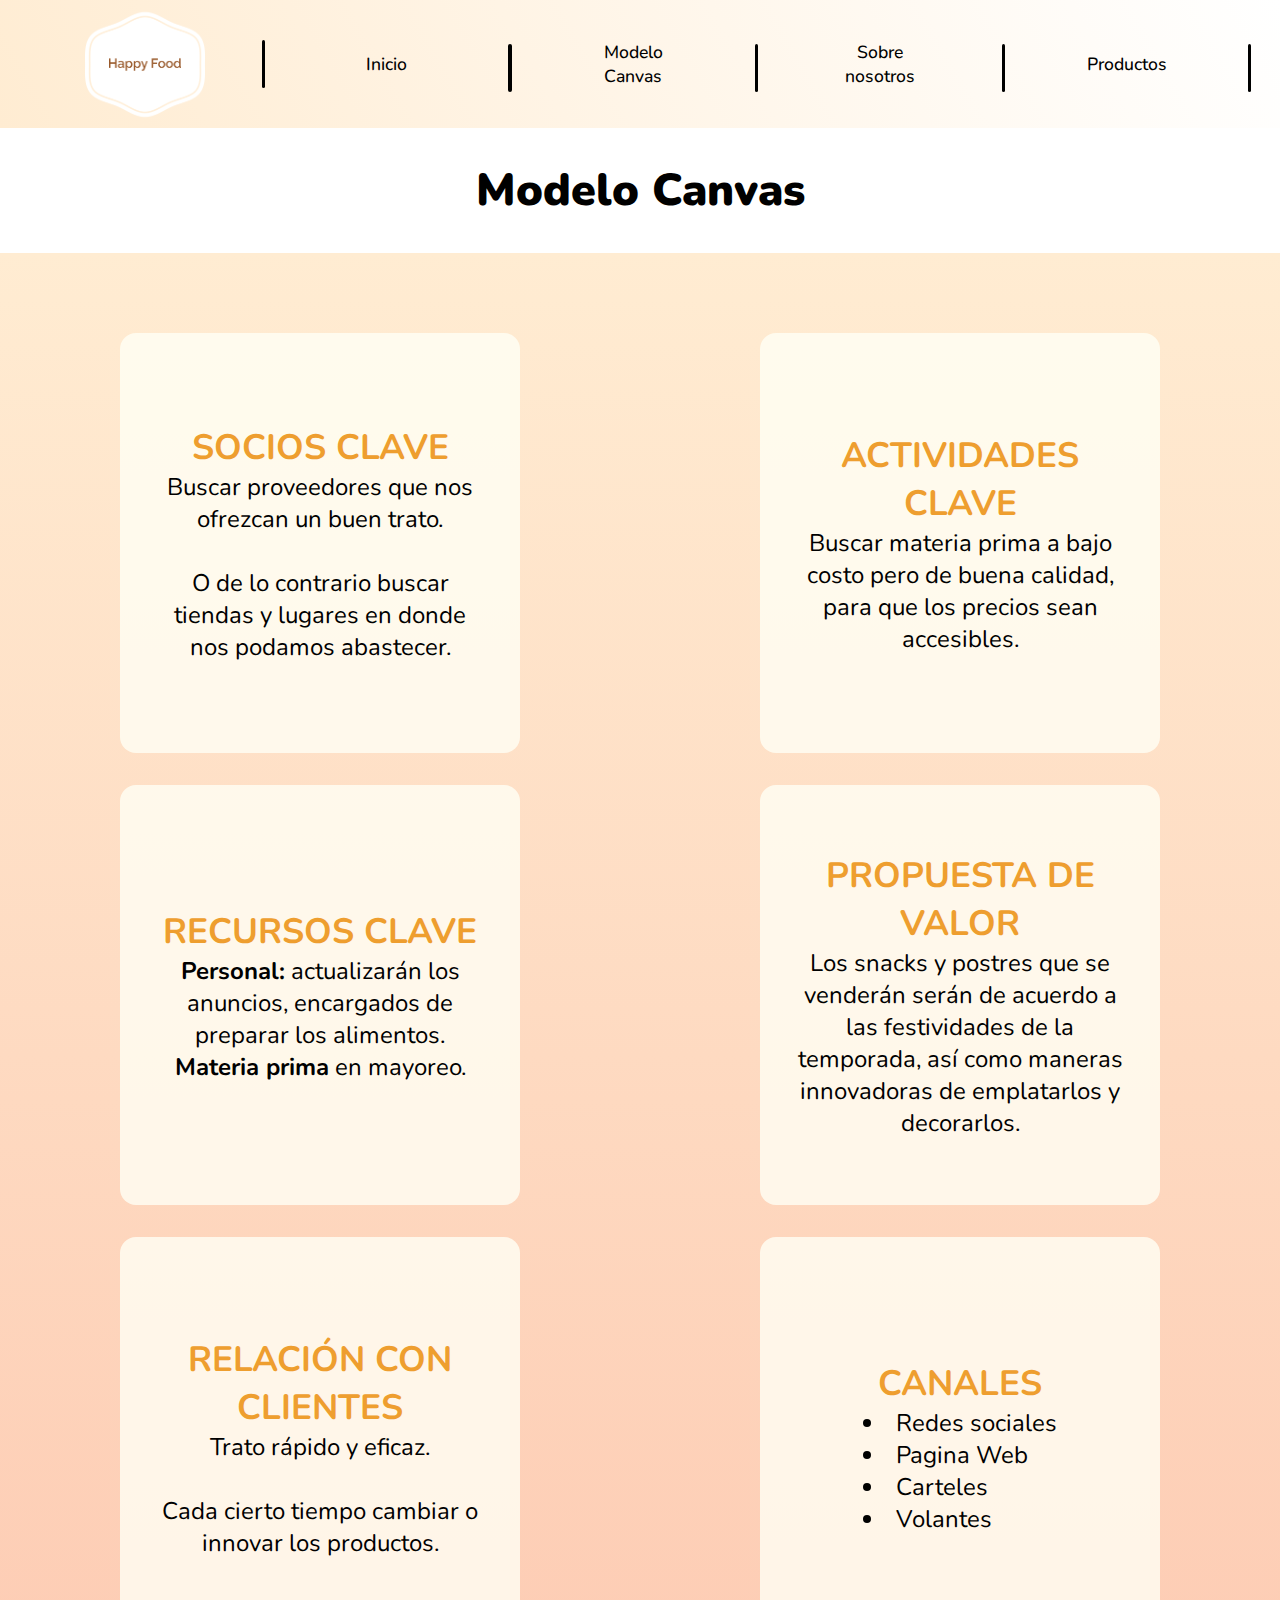
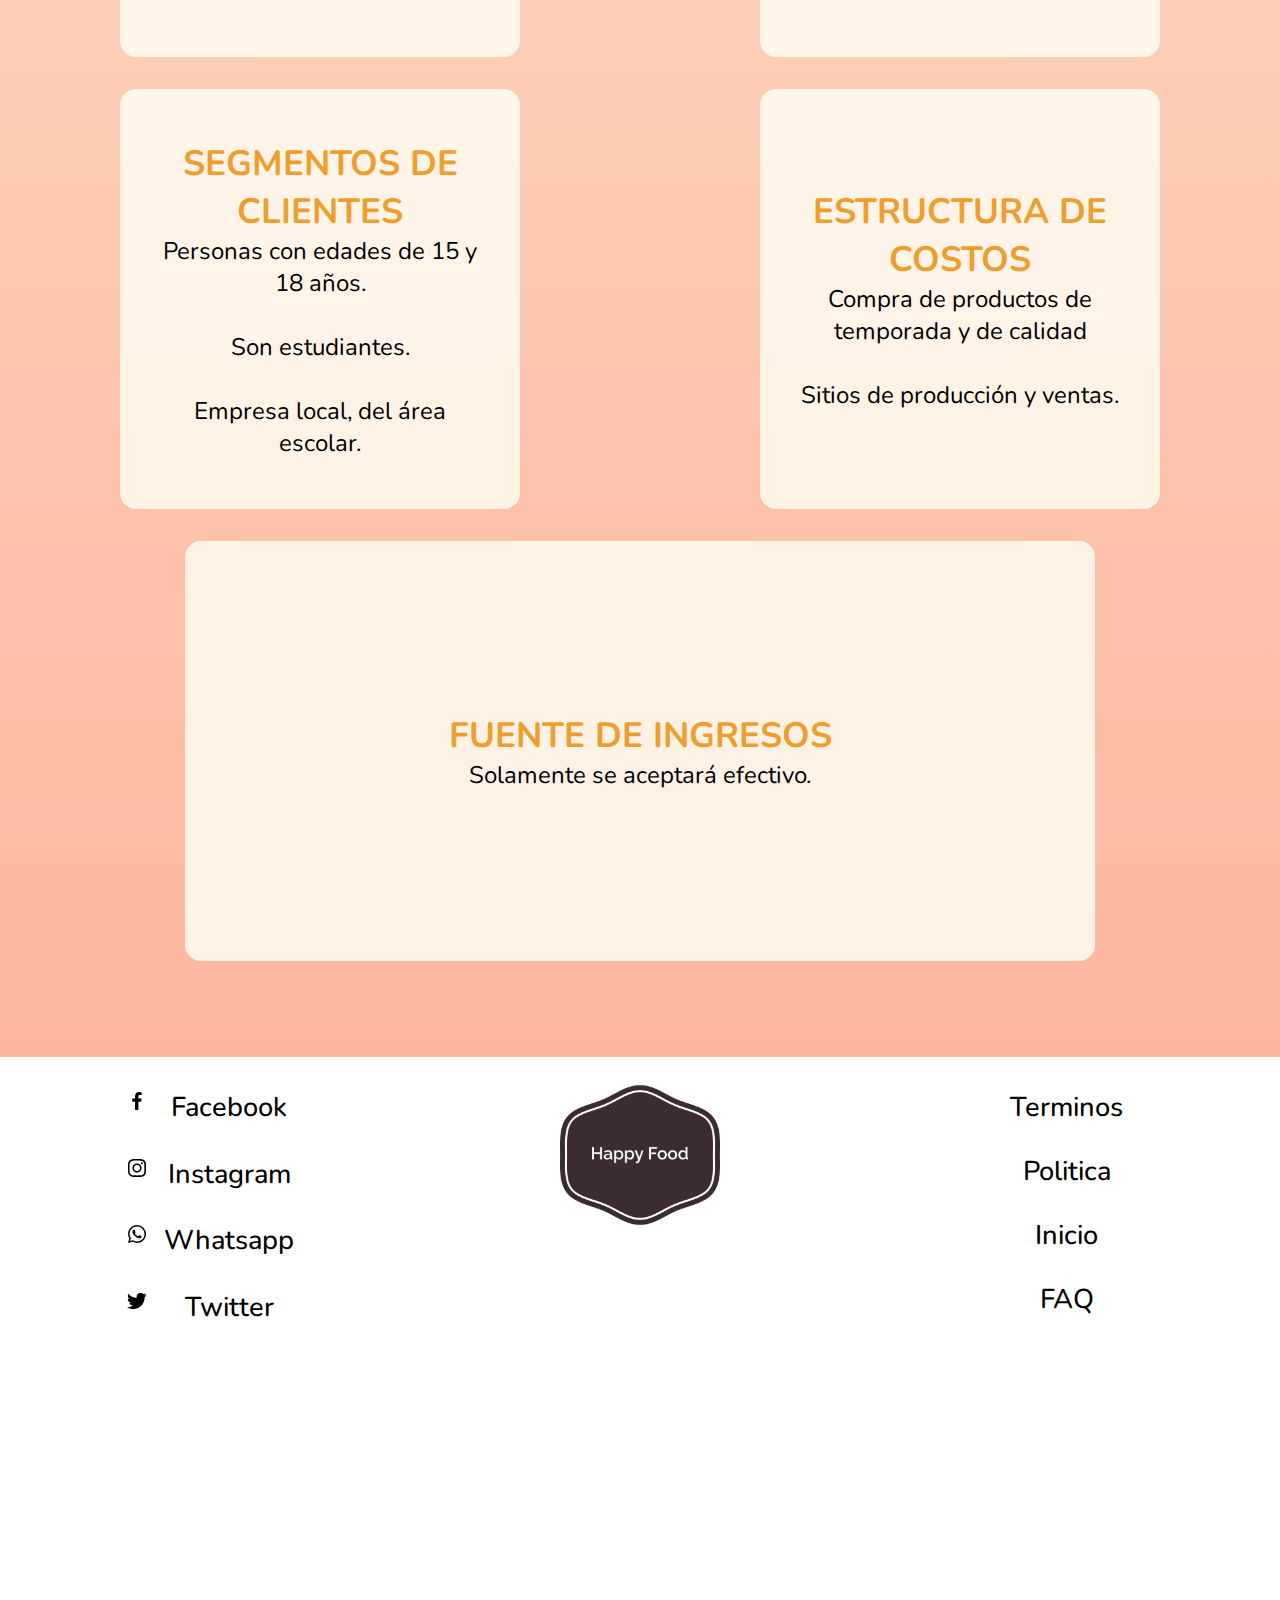
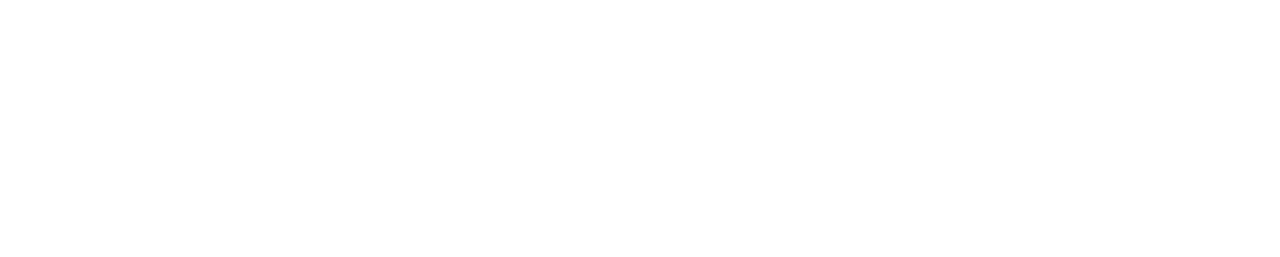
==== canvas.html @ cd97f7d3 "Update canvas.html" ====
<!DOCTYPE html>
<html lang="en">
<head>
    <meta charset="UTF-8">
    <meta name="viewport" content="width=device-width, initial-scale=1.0">
    <link rel="stylesheet" href="css/style.css">
    <link rel="stylesheet" href="css/canvas.css">
    <link rel="preconnect" href="https://fonts.googleapis.com">
    <link rel="preconnect" href="https://fonts.gstatic.com" crossorigin>
    <link href="https://fonts.googleapis.com/css2?family=Nunito:wght@400;500;600;700;800;900&family=Raleway:wght@300;400;500;600;700&display=swap" rel="stylesheet">
    <link rel="icon" href="css/img/happy-food-high-resolution-logo-transparent.png">
    <title>Happy Food - Modelo Canvas</title>
</head>
<body>
    <section>
        <nav class="nav">
            <a name="inicio"></a>
            <img class="nav__logo" src="css/img/happy-food-high-resolution-logo-transparent-canvas.png" alt="logo">
            <div class="nav__line"></div>
            <a href="index.html" class="nav__link nav__link--margin">Inicio</a>
            <div class="nav__line nav__line--mb"></div>
            <a href="canvas.html" class="nav__link nav__link--margin">Modelo Canvas</a>
            <div class="nav__line nav__line--mb"></div>
            <a href="sobre-nosotros.html" class="nav__link nav__link--margin">Sobre nosotros</a>
            <div class="nav__line nav__line--mb"></div>
            <a href="productos.html" class="nav__link nav__link--margin">Productos</a>
            <div class="nav__line nav__line--mb"></div>
        </nav>
    </section>

    <h1 class="mainC__title">Modelo Canvas</h1>
    
    <main class="mainC">


        <div class="mainC__grid">

            <div class="mainC__container mainC__container--1">
                <h2 class="mainC__sub">SOCIOS CLAVE</h2>
                <p class="mainC__paragraph">Buscar proveedores que nos ofrezcan un buen trato.<br><br> O de lo contrario buscar tiendas y lugares en donde nos podamos abastecer.
                </p>
            </div>
    
            <div class="mainC__container mainC__container--2">
                <h2 class="mainC__sub">ACTIVIDADES CLAVE</h2>
                <p class="mainC__paragraph">Buscar materia prima a bajo costo pero de buena calidad, para que los precios sean accesibles.
                </p>
            </div>
    
            <div class="mainC__container mainC__container--3">
                <h2 class="mainC__sub">RECURSOS CLAVE</h2>
                <p class="mainC__paragraph"><b>Personal:</b> actualizarán los anuncios, encargados de preparar los alimentos.<br> <b>Materia prima</b> en mayoreo.
                </p>
            </div>
    
            <div class="mainC__container mainC__container--4">
                <h2 class="mainC__sub">PROPUESTA DE VALOR</h2>
                <p class="mainC__paragraph">Los snacks y postres que se venderán serán de acuerdo a las festividades de la temporada, así como maneras innovadoras de emplatarlos y decorarlos.
                </p>
            </div>
    
            <div class="mainC__container mainC__container--5">
                <h2 class="mainC__sub">RELACIÓN CON CLIENTES</h2>
                <p class="mainC__paragraph">Trato rápido y eficaz.<br><br> Cada cierto tiempo cambiar o innovar los productos.
                </p>
            </div>
    
            <div class="mainC__container mainC__container--6">
                <h2 class="mainC__sub">CANALES</h2>
                    <ul class="mainC__list mainC__list--mod">
                        <li>Redes sociales</li>
                        <li>Pagina Web</li>
                        <li>Carteles</li>
                        <li>Volantes</li>
                    </ul>
            </div>
    
            <div class="mainC__container mainC__container--7">
                <h2 class="mainC__sub">SEGMENTOS DE CLIENTES</h2>
                <p class="mainC__paragraph"> Personas con edades de 15 y 18 años. <br><br> Son estudiantes. <br><br> Empresa local, del área escolar.
                </p>
            </div>
    
                <div class="mainC__container mainC__container--8">
                    <h2 class="mainC__sub">ESTRUCTURA DE COSTOS</h2>
                    <p class="mainC__paragraph">Compra de productos de temporada y de calidad <br><br> Sitios de producción y ventas.
                    </p>
                </div>
        
                <div class="mainC__container mainC__container--grid mainC__container--9">
                    <h2 class="mainC__sub">FUENTE DE INGRESOS</h2>
                    <p class="mainC__paragraph">Solamente se aceptará efectivo.
                    </p>
                </div>
        </div>

    </main>

    <footer class="contact">
        <div class="contact__container">
            <div class="contact__grid">
                <img src="css/img/bxl-facebook.svg" alt="fb">
                <a href="#" class="contact__a">Facebook</a>
                <img src="css/img/bxl-instagram.svg" alt="ig">
                <a href="#" class="contact__a">Instagram</a>
                <img src="css/img/bxl-whatsapp.svg" alt="wa">
                <a href="#" class="contact__a">Whatsapp</a>
                <img src="css/img/bxl-twitter.svg" alt="tt">
                <a href="#" class="contact__a">Twitter</a>
            </div>
        </div>

        <img class="contact__logo" src="css/img/happy-food-high-resolution-logo-transparent.png" alt="logo">

        <div class="contact__container-2">

            <div class="contact__container">
            </div>
    
            <div class="contact__info">
                <a href="#" class="contact__a">Terminos</a>
                <a href="#" class="contact__a">Politica</a>
                <a href="#inicio" class="contact__a">Inicio</a>
                <a href="#inicio" class="contact__a">FAQ</a>
            </div>
        </div>

    </footer>
</body>
</html>
---- css/style.css ----
:root {
    --fuente1: 'Nunito', sans-serif;
    --fuente2: 'Raleway', sans-serif;
    --color1: rgba(219, 189, 164, 0.801);
    --color2: #000;
    --color3: rgba(219, 194, 164, 0.855);
    --color4: #f2d9cec7;
    --color5: rgba(216, 238, 242, 0.473);
    --color5: #d8eef2;
    --color6: rgba(216, 242, 235, 0.767);
    --color7: rgb(84, 59, 36);
}
* {
    box-sizing: border-box;
    margin: 0;
    padding: 0;
    font-family: var(--fuente2);
}
body {
    overflow-x: hidden;
}
.background {
    background-image: url(img/food-photographer-jennifer-pallian-OfdDiqx8Cz8-unsplash.jpg);
    background-size: cover;
    background-position: center;
    background-repeat: no-repeat;
    background-attachment:fixed;
}
.nav {
    background-repeat: no-repeat;
    background-color: var(--color1);
    height: 52rem;
    background-position: center;
    background-size: contain;
    display: flex;
    flex-direction: column;
    align-items: center;
}
.nav__logo, .contact__logo {
    width: 15rem;
    padding-top: .5rem;
}
.nav__line--mb {
    width: 10rem;
    height: .2rem;
    background-color: var(--color2);
    border-radius: 10px;
    margin-top: .5rem;
}
.nav__link {
    text-decoration: none;
    font-size: 1.5rem;
    color:#000;
    font-weight: 500;
    margin-top: .5rem;
    padding: 1rem;
    transition: .2s;
}

.nav__link--margin {
    margin-top: 2rem;
}

.nav__link:hover {
    background-color: #0000003a;
    transform: scale(1.1);
    border-radius: 20px;
}
.presentation {
    height: fit-content;
    align-items: center;
    display: flex;
    flex-direction: column;
    background-image: linear-gradient(to bottom, rgba(219,194,164,1) 0%, rgba(216,238,242,1) 100%);
    height: 100%;
}

.presentation__box {
    text-align: center;
    background-color:var(--color3);
    margin: 1rem;
    margin-top: 3rem;
    border-radius: 1rem;
    padding: 1rem;
    box-shadow: 0 10px 50px -20px #000;
    height: fit-content;
    display: grid;
    grid-template-rows: repeat(2,1fr);
    transition: .15s;
    
}
.main__product-1:hover, .main__product-2:hover, .main__product-3:hover {
    transform: scale(1.1);
    box-shadow: 0 10px 50px -30px #000;
}

.presentation__title {
    font-family: var(--fuente1);
    font-weight: 900;
    font-size: 1.5rem;
}
.presentation__paragraph {
    font-family: var(--fuente1);
    padding: 1rem;
    font-size: 1rem;
}
.presentation__img {
    background-position: center;
    background-size:cover;
    width: 100%;
    height: 100%;
    object-fit:cover;
    margin: 0;
    padding: 0;
    border-radius:10px;
}
.presentation__img-1 {
    background-image: url('./img/sincerely-media-VNsdEl1gORk-unsplash.jpg');
}
.presentation__img-2 {
    background-image: url('./img/kim-daniels-OrkEasJeY74-unsplash.jpg');

}
.presentation__img-3 {
    background-image: url('./img/leigh-skomal-kn1YORBo2DY-unsplash.jpg');

}
.presentation__img-4 {
    background-image: url('./img/monika-grabkowska-neu4T59mTcY-unsplash.jpg');

}
.main {
    background-color: var(--color5);
    display: flex;
    flex-direction: column;
    align-items: center;
    height: 1800px;
    gap:2rem;
}
.main__title {
    padding: 2rem;
    font-family: var(--fuente1);
    font-weight: 900;
    text-align: center;
    font-size: 1.7rem;
}
.main__product-1, .main__product-2, .main__product-3 {
    margin-top: 2rem;
    width: 300px;
    height: 520px;
    border-radius: 20px;
    background-color: var(--color6);
    box-shadow: 0 5px 50px -20px #000;
    border-radius: 20px;
    overflow-x: hidden;
    transition: .2s;
}

.main__name {
    text-align: center;
    font-size: 1.5rem;
    font-family: var(--fuente1);
    font-weight: 800;
    padding-top: 1rem;
}
.main__description {
    text-align: center;
    padding: 1rem;
    font-size: 1.1rem;
    line-height: 1.5;
}
.main__product-container {
    margin-top: 2rem;
    width: fit-content;
    height: 40rem;
}
.main__product-img {
    width: 100%;
    border-radius: 20px 20px 0 0 ;
    background-position: center;
    background-repeat: no-repeat;
    background-size: 20rem;
}
.main__product-1-img{
    height: 200px;
    background-image: url(img/donas-de-manzana-integrales.jpg);
}
.main__product-2-img{
    background-image: url(img/la-cuchara-azul-calabaza-halloween-pizza-2.jpg);
    height: 220px;
}
.main__product-3-img {
    background-image: url(img/spaghetti-pancake-plated.png);
    height: 200px;
}

.contact__grid {
    margin: 0 auto;
    margin-top: 2rem;
    display: grid;
    grid-template-rows: repeat(4,1fr);
    grid-template-columns:  2rem 5rem;
    justify-content: center;
    text-align: center;
    width: 300px;
    height: fit-content;
    row-gap: 1rem;
}

.contact *{
    font-family: var(--fuente1);
}
.contact__a {
    text-decoration: none;
    color:var(--color2);
    transition: .1s;
    font-weight: 500;
}
.contact__a:hover {
    font-weight: 800;
}
.contact__info {
    margin-top:1rem;
    display: grid;
    grid-template-rows: repeat(4,2rem);
    text-align: center;
    row-gap: 1rem;
}
.contact__container {
    width: 100%;
    height: fit-content;
    text-align: center;
}
.contact__logos {
    padding-bottom: 2rem;
}
.contact__logo {
    width: 10rem;
    margin: 0 auto;
    display: block;
    text-align: center;
}

.contact__names {
    text-align: center;
    margin-top: 2rem;
    font-weight: 500;

}
.contact__names__title {
    font-weight: 900;
    font-size: 2rem;
}
.contact__names__container {
    margin: 1.8rem;
    font-size: 1rem;
    line-height: 2rem;
}
.contact__names__p {
    border: 1px solid #e1e1e1;
    border-radius: 10px;
    padding: 1rem;
    margin: 1rem 0;
}

@media(min-width: 768px) {
    .presentation {
        padding: 3rem 0;
        height: fit-content;
    }
    .presentation__container {
        display: grid;
        grid-template-rows: repeat(2, 1fr);
        grid-template-columns: repeat(2, 1fr);
        height: fit-content;
    }
    .presentation__box--0 {
        grid: 1/1;
    }
    .presentacion__box--1 {
        grid: 1/2;
    }
    .presentacion__box--2 {
        grid: 2/-3;
    }
    .presentacion__box--3 {
        grid: -2/2;
    }
    .presentation__paragraph {
        font-size: 1.2rem;
    }
    .presentation__title {
        font-size: 1.6rem;
    }
    .main {
        padding-top: 2rem;
    }
    .contact__grid {
        height: 250px;
        font-size: 1rem;
        font-size: 1.1rem;
        grid-template-columns:  2rem 6rem;
    }
    .contact__info {
        font-size: 1.1rem;
    }
}

@media(min-width:1024px) {

    .presentation__container {
        display: grid;
        grid-template-rows: repeat(4, fit-content);
        grid-template-columns: none;
    }
    .presentation__texts-1, .presentation__texts-2 {
        grid-area: 1/2;
    }
    .presentation__box {
        grid-template-columns: repeat(2,1fr);
        grid-template-rows: none;
        gap: 2rem;
        padding: 2rem;

    }
    .presentation__title {
        font-size: 2rem;
    }
    .presentation__paragraph{
        font-size: 1.4rem;
    }
    
    .nav {
        flex-direction: row;
        justify-content: space-around;
        align-items: center;
        height: 8rem;
    }
    .nav__line {
        width: .2rem;
        height: 3rem;
        background-color: var(--color2);
        border-radius: 10px;
    }
    .nav__link {
        width: 130px;
        font-size: 1.1rem;
        text-align: center;
    }
    .nav__logo {
        width: 120px;
        padding: 0;
    }
    .nav__link--margin {
        margin:0;
    }
    .main {
        padding: 2rem 5rem;
        gap:5rem;
    }
    .main__title {
        font-size: 2.8rem;
    }
    .main__product-1, .main__product-2, .main__product-3 {
        width: 400px;
        margin: 0 auto;
    }
    
    .main__product-img {
        background-size: 400px;
    }
    .main__name {
        font-size: 2rem;
    }
    .main__description {
        font-size: 1.3rem;
    }
    .contact {
        display: grid;
        grid-template-columns: repeat(3, 1fr);
        grid-template-rows: 350px 450px;
    }
    .contact__grid {
        font-size: 1.7rem;
        grid-template-columns:  2rem 9rem;
    }
    .contact__info {
        margin-top: 2rem;
        font-size: 1.7rem;
        grid-template-rows: repeat(4,3rem);
    }
    .contact__logo {
        width: 10rem;
    }
    .contact__names{
        width: 100%;
        grid-column:1 / 4;
    }
    .contact__names__container {
        display: grid;
        grid-template-columns: repeat(2, 1fr);
        gap: 1rem;
        align-items: center;
        justify-content: space-around;
    }
    .contact__names__p {
        margin: 0;
        font-size: 1.3rem;
    }
}  

@media(min-width:1440px) {
    .main {
        height: 800px;
        display:grid;
        grid-template-columns: repeat(3, 1fr);
        grid-template-rows: none;
        padding: 2rem;
        gap:5rem;
    }
    .nav {
        justify-content: space-evenly;
    }
    .nav__link {
        width: 210px;
        text-align: center;
    }
    .presentation__box {
        width: 80vw;
    }
    .presentation__title {
        font-size: 2.5rem;
    }
    .presentation__paragraph {
        font-size: 2rem;
    }
    .contact__logos {
        display: grid;
        grid-template-columns: repeat(2, 1fr);
        align-items: center;
        gap: 5rem;
    }
    .contact__logo {
        width: 15rem;
    }

}

@media(min-width:1600px) {

    .main {
        grid-template-columns: none;
        grid-template-rows: repeat(3, 1fr);
        height: fit-content;
        padding:5rem;
    }

    .nav__link {
        width: 250px;
    }
    .main__product-1, .main__product-2, .main__product-3 {
        display: grid;
        grid-template-columns: repeat(2, 1fr);
        width: 40vw;
        
    }
    .main__product-img {
        background-size: cover;
        height: 100%;
        border-radius: 20px 0 0 20px;
    }
    .main__product-texts {
        display: flex;
        flex-direction: column;
        justify-content: center;
        padding: 1rem;
    }
}

@media(min-width:2560px) {
    .nav__link {
        font-size: 2rem;
        width: 280px;
    }
    .main__product-1-name, .main__product-2-name {
        font-size: 3rem;
    }
    .main__product-2-name {
        padding-bottom: 2rem;
    }
    .main__product-1-description, .main__product-2-description {
        font-size: 1.8rem;
    }
    .contact__info, .contact__a {
        font-size: 2rem;
    }
    .contact__names__title {
        font-size: 2.8rem;
    }
    .contact__names__p {
        margin: 0;
        font-size: 1.5rem;
    }
    .contact__logo {
        width: 18rem;
    }
}
---- css/canvas.css ----
:root {
    --color1: rgba(243, 190, 141, 0.219);
    --color4: rgba(255, 255, 245, 0.795);
    --color3: rgb(238, 158, 47);
}

* {
    font-family: var(--fuente1);
}
.nav {
    background-color: var(--color1);
    background-image: linear-gradient(60deg, #ffecd2 0%, #ffffff 100%);

}
.mainC {
    font-size: 2rem;
    background-image: linear-gradient(to bottom, #ffecd2 0%, #fcb69f 100%);
    padding: 5rem 0;
}
.mainC__grid {
    display: grid;
    row-gap: 2rem;
    justify-content: center;
    width: 100%;
    height: 100%;
}
.mainC__title {
    padding: 2rem;
    font-family: var(--fuente1);
    font-weight: 900;
    text-align: center;
    font-size: 1.7rem;
}
.mainC__container {
    display: flex;
    flex-direction: column;
    justify-content: center;
    width: 300px;
    height: fit-content;
    padding: 3rem 2rem;
    background-color: var(--color4);
    border-radius: 1rem;
    transition: .2s;
}
.mainC__container:hover {
    transform: scale(1.07);
    box-shadow: 0 0 40px -20px #000;
}
.mainC__sub {
    text-align: center;
    color:var(--color3);
    font-size: 2.2rem;
}

.mainC__paragraph {
    text-align: center;
    font-size: 1.5rem;
}
.mainC__list {
    list-style-position: inside;
    font-size: 1.5rem;
    margin: 0 auto;
}
.mainC__container--grid {
    margin-bottom: 1rem;
}

@media(min-width:768px) {
    .mainC__grid {
        grid-template-columns: repeat(2, 1fr);
        grid-template-rows: repeat(4, 1fr);
        grid-template-areas: 
        "sc ac"
        "rc pv"
        "rcc c"
        "sdc ec"
        "fi fi";
        align-items: top;
    }

    .mainC__container {
        margin: 0 auto;
        height: 420px;
    }
    .mainC__container--grid {
        grid-area: fi;
        width: 680px;
        margin-bottom: 1rem;

    }
}

@media(min-width:1024px) {
    .mainC__title {
        font-size: 2.8rem;
    }
    .mainC__container {
        width: 400px;
    }
    .mainC__container--grid {
        width: 910px;
    }
}

@media(min-width:1440px) {
    .mainC__grid {
        grid-template-columns: repeat(5, 18vw);
        grid-template-rows: repeat(3, 1fr);
        grid-template-areas: 
        "sc ac pv rcc sdc"
        "sc rc pv c sdc"
        "f f f f f";
        column-gap:1rem;
        row-gap: 0;
    }
    .mainC__container {
        width: 250px;
    }
    .mainC__container--1 {
        grid-area: sc;
        height: 500px;
    }
    .mainC__container--2 {
        grid-area: ac;
        height: 250px;
    }
    .mainC__container--3 {
        grid-area: rc;
        height: 250px;
    }
    .mainC__container--4 {
        grid-area: pv;
        height: 500px;
    }
    .mainC__container--5 {
        grid-area: rcc;
        height: 250px;
    }
    .mainC__container--6 {
        grid-area: c;
        height: 250px;
    }
    .mainC__container--7 {
        grid-area: sdc;
        height: 500px;
    }
    .mainC__container--8 {
        grid-area: f;
        height: 250px;
        width: 500px;
        grid-column: 1 / 4;
    }
    .mainC__container--9 {
        grid-area: f;
        height: 250px;
        width:500px;
        grid-column: 3/6;
    }
    .mainC__sub {
        font-size: 1.3rem;
    }
    .mainC__paragraph {
        font-size: 1.2rem;
    }
    .mainC__list {
        font-size: 1.2rem;
    }
}

@media(min-width:1850px) {
    .mainC__container {
        width: 300px;
    }
    .mainC__grid {
        gap: 0;
    }
    .mainC__container--8, .mainC__container--9 {
        width: 650px;
    }
    .mainC__sub {
        font-size: 1.5rem;
    }
    .mainC__paragraph {
        font-size: 1.3rem;
    }
}

@media(min-width:2100px) {
    .mainC {
        height: fit-content;
        display: flex;
        flex-direction: column;
    }
    .mainC__grid {
        height: fit-content;
    }
    .mainC__container {
        width: 350px;
    }
    .mainC__container--8, .mainC__container--9 {
        width: 750px;
    }
    .mainC__sub {
        font-size: 1.7rem;
    }
    .mainC__paragraph {
        font-size: 1.4rem;
    }
}

@media(min-width:2560px) {
    .mainC__container {
        width: 420px;
    }
    .mainC__container--8, .mainC__container--9 {
        width: 900px;
    }
    .mainC__sub {
        font-size: 1.9rem;
    }
    .mainC__paragraph {
        font-size: 1.6rem;
    }
}
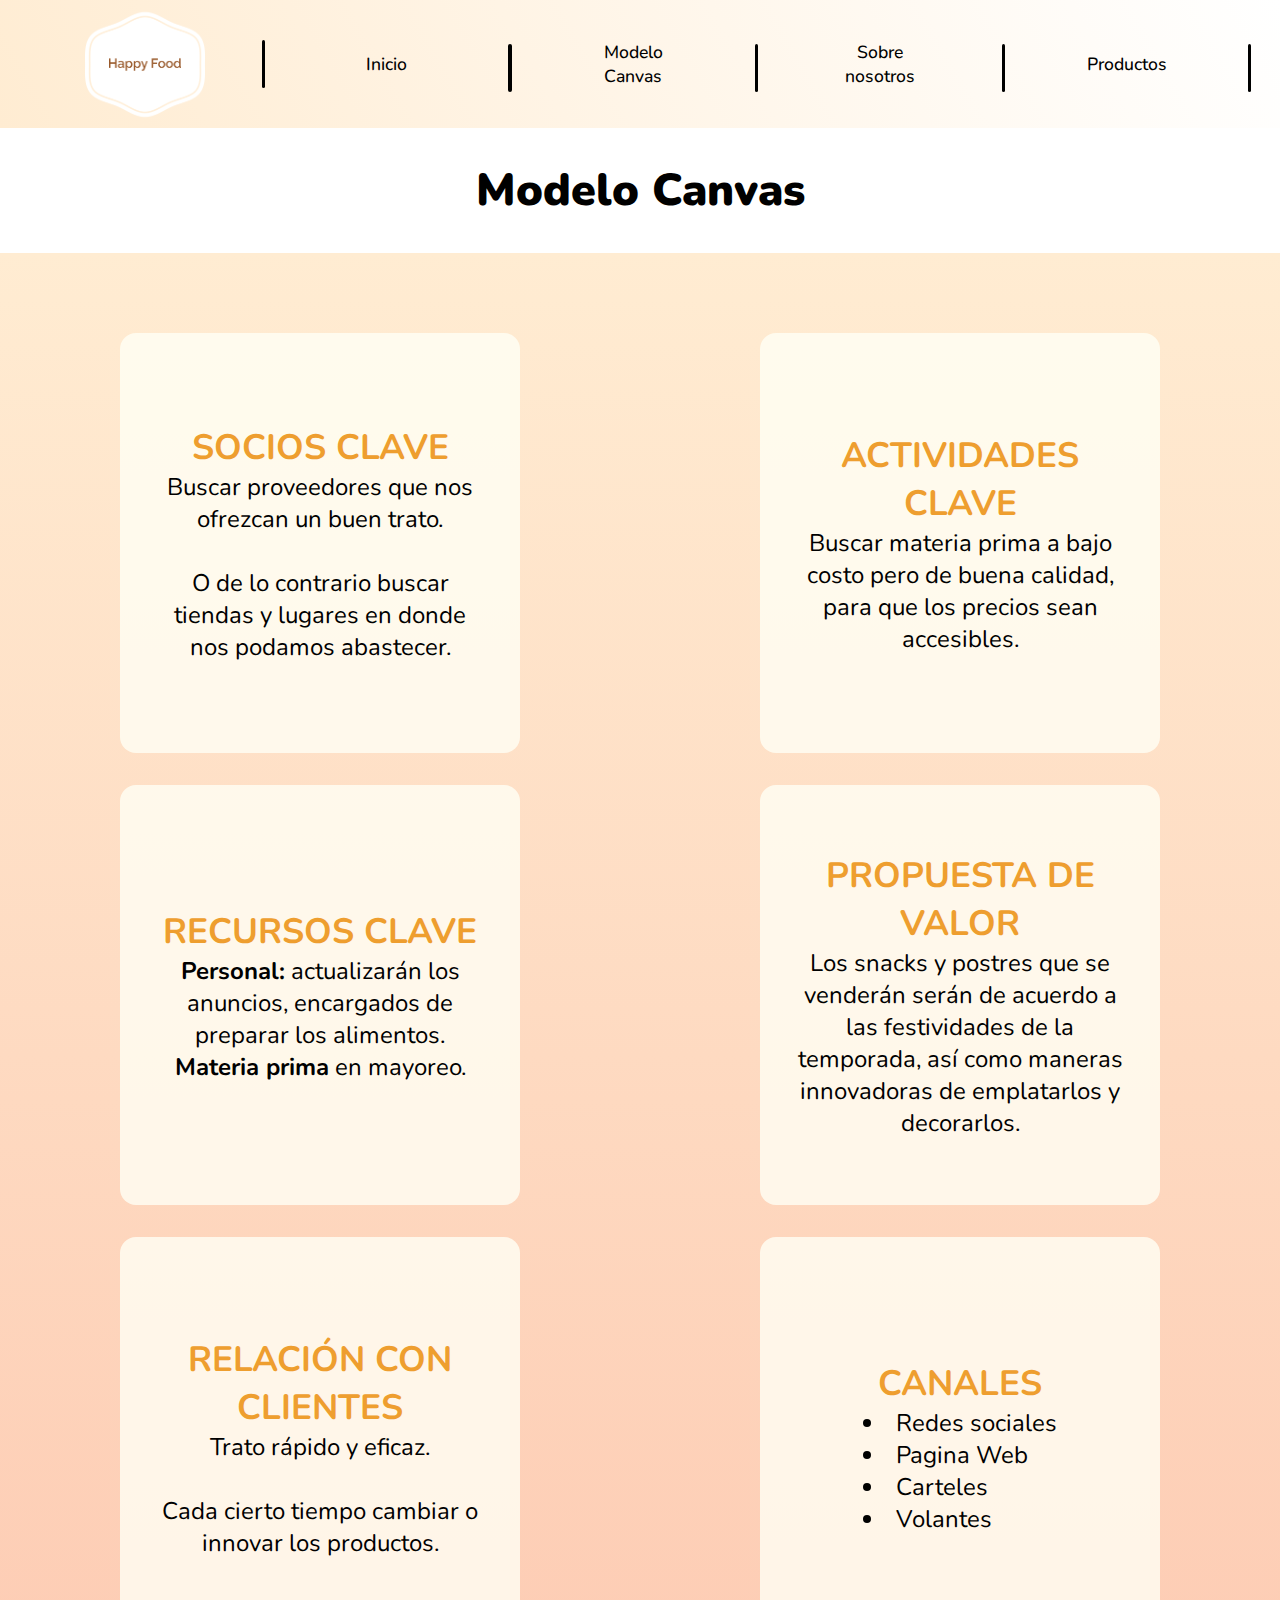
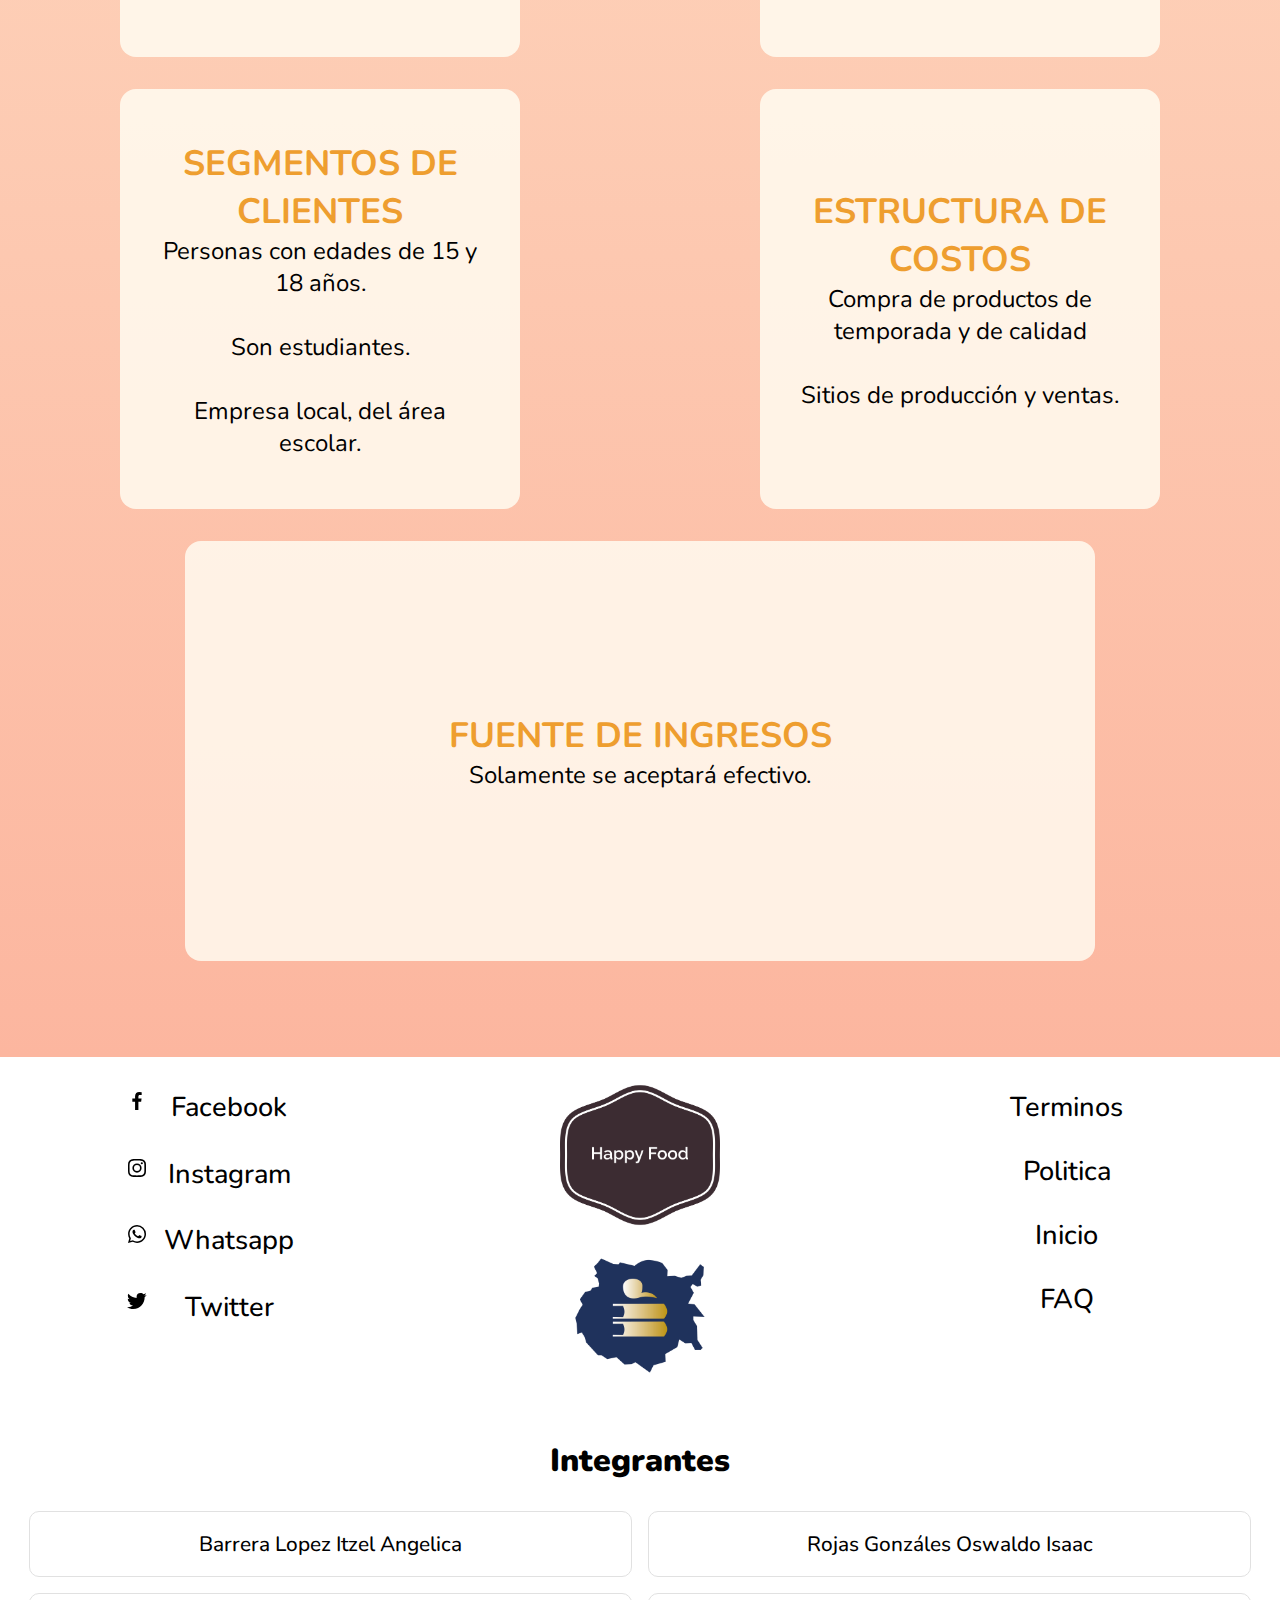
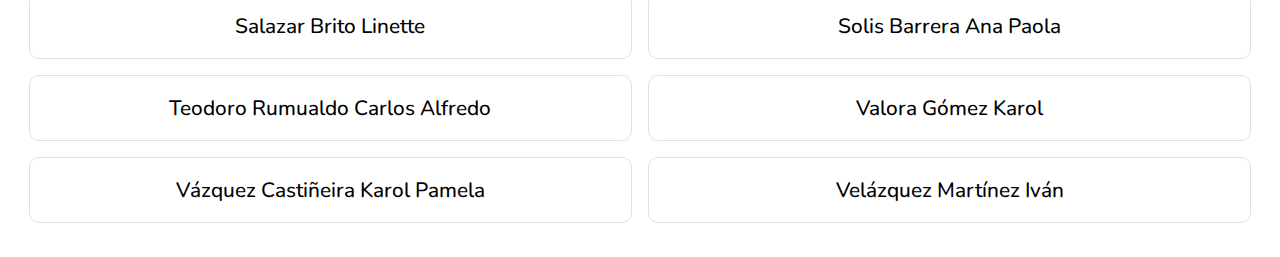
==== commit 5d370580: "Update canvas.html" ====
--- a/canvas.html
+++ b/canvas.html
@@ -110,12 +110,14 @@
             </div>
         </div>
 
-        <img class="contact__logo" src="css/img/happy-food-high-resolution-logo-transparent.png" alt="logo">
+        <div class="contact__logos">
+
+            <img class="contact__logo" src="css/img/happy-food-high-resolution-logo-transparent.png" alt="logo">
+
+            <img src="css/img/LOGO COBAEM-mod.png" alt="cobach" class="contact__logo">
+        </div>
 
         <div class="contact__container-2">
-
-            <div class="contact__container">
-            </div>
     
             <div class="contact__info">
                 <a href="#" class="contact__a">Terminos</a>
@@ -125,6 +127,21 @@
             </div>
         </div>
 
+        <div class="contact__names">
+            <h2 class="contact__names__title">Integrantes</h2>
+            <div class="contact__names__container">
+                <p class="contact__names__p">Barrera Lopez Itzel Angelica</p>
+                <p class="contact__names__p">Rojas Gonzáles Oswaldo Isaac</p>
+                <p class="contact__names__p">Salazar Brito Linette</p>
+                <p class="contact__names__p">Solis Barrera Ana Paola</p>
+                <p class="contact__names__p">Teodoro Rumualdo Carlos Alfredo</p>
+                <p class="contact__names__p">Valora Gómez Karol</p>
+                <p class="contact__names__p">Vázquez Castiñeira Karol Pamela</p>
+                <p class="contact__names__p">Velázquez Martínez Iván</p>
+            
+            </div>
+        </div>
+
     </footer>
 </body>
 </html>
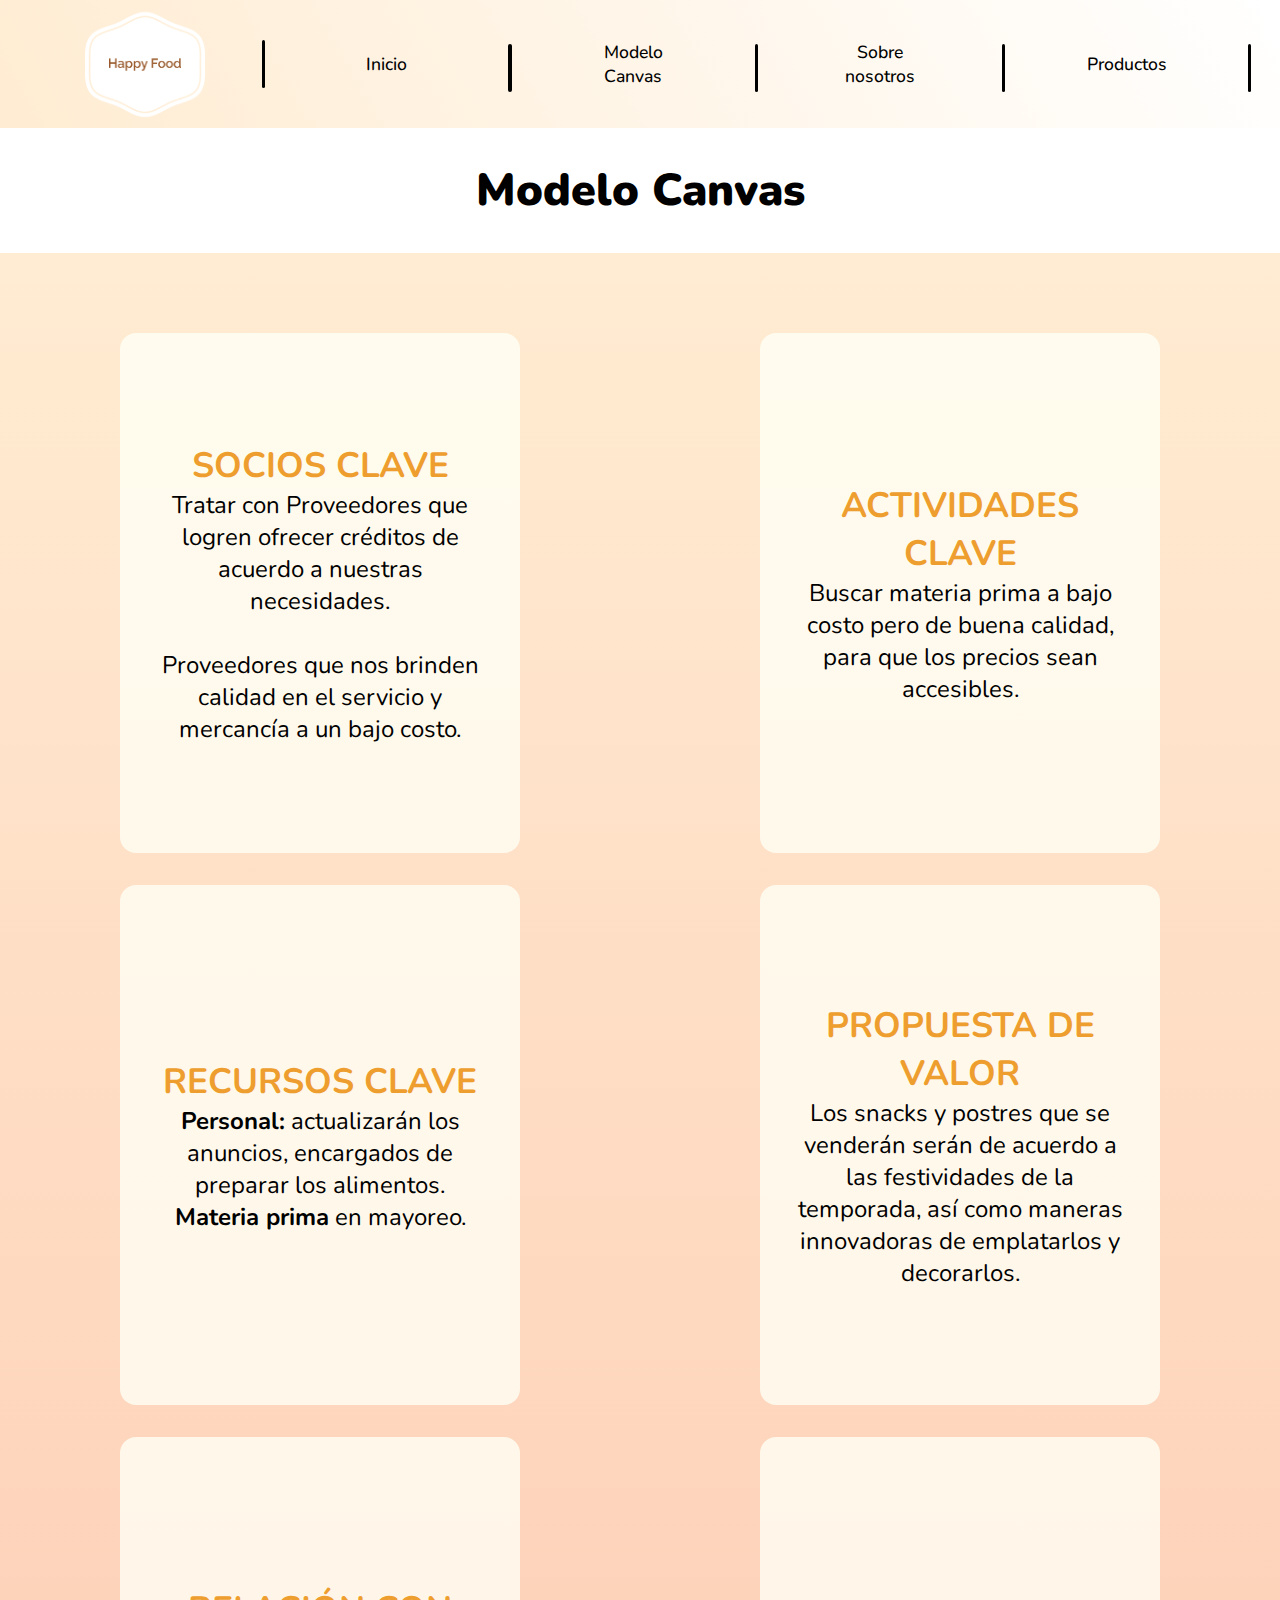
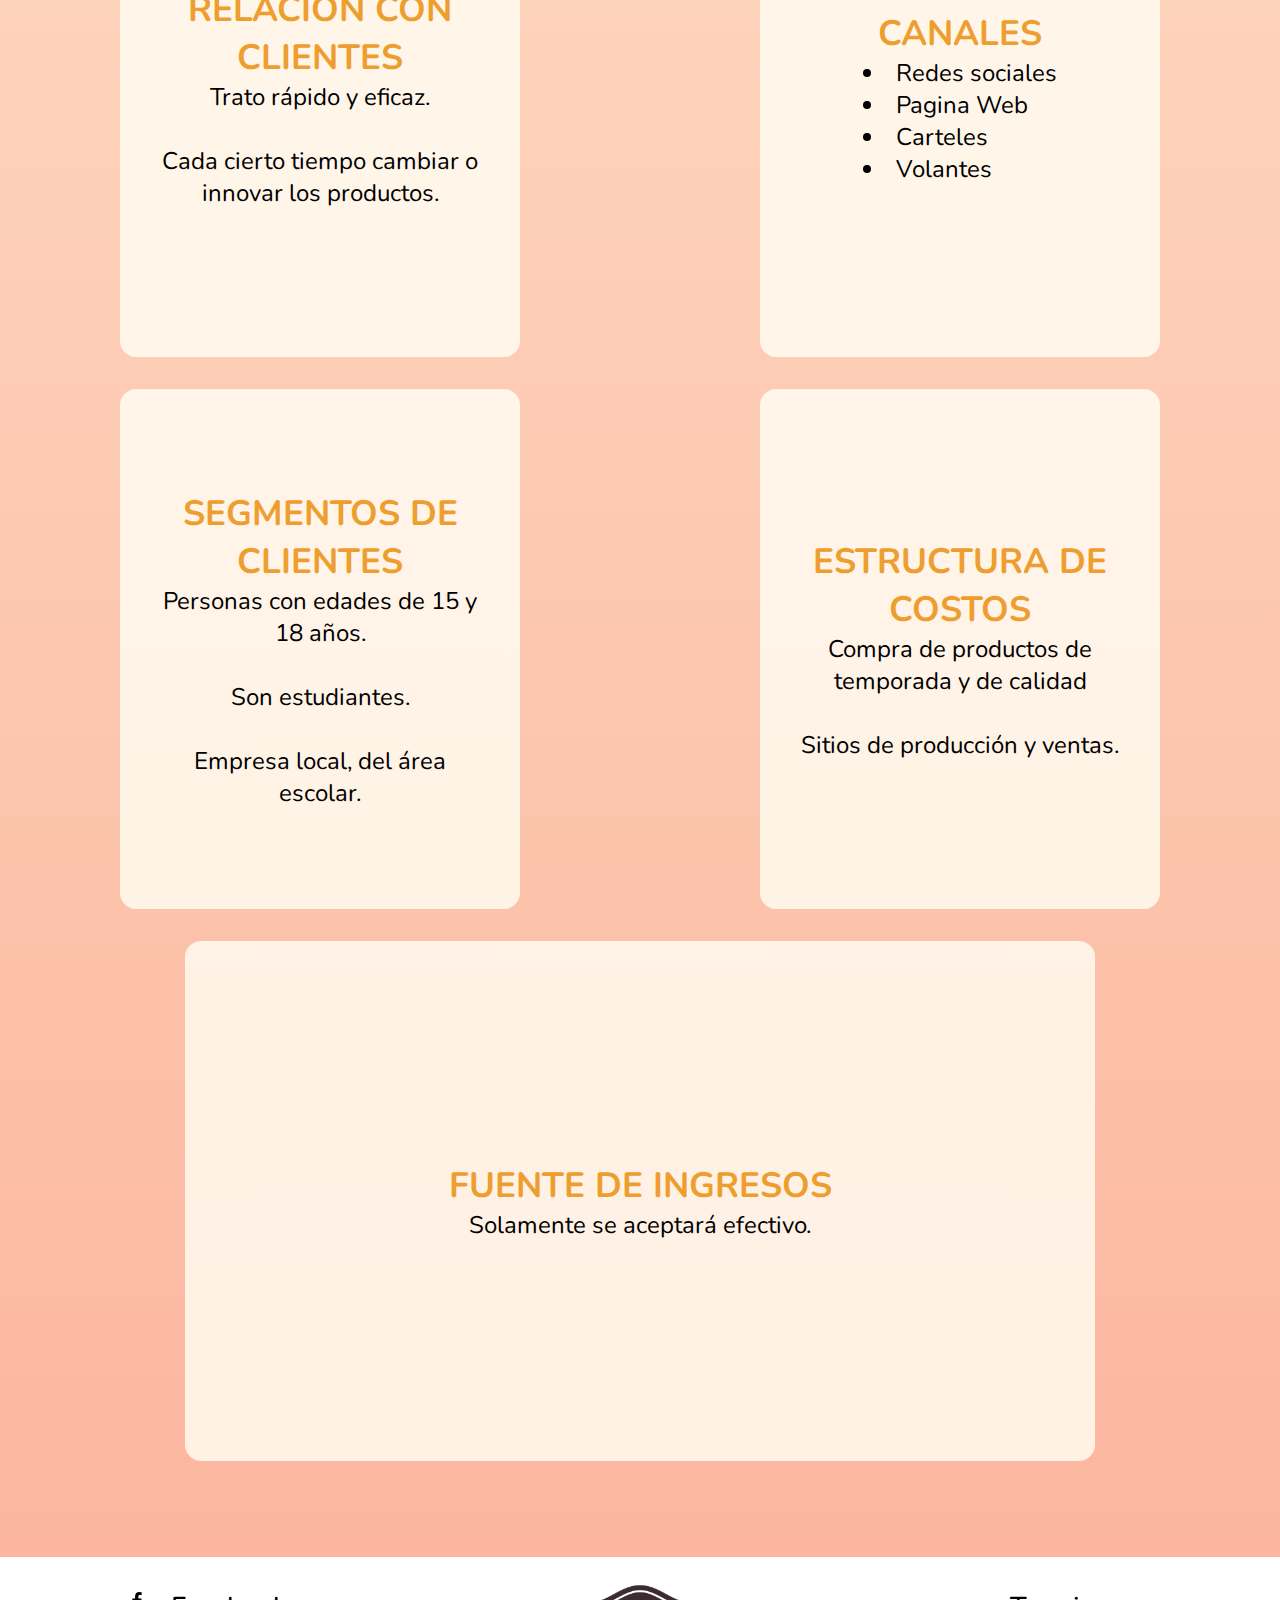
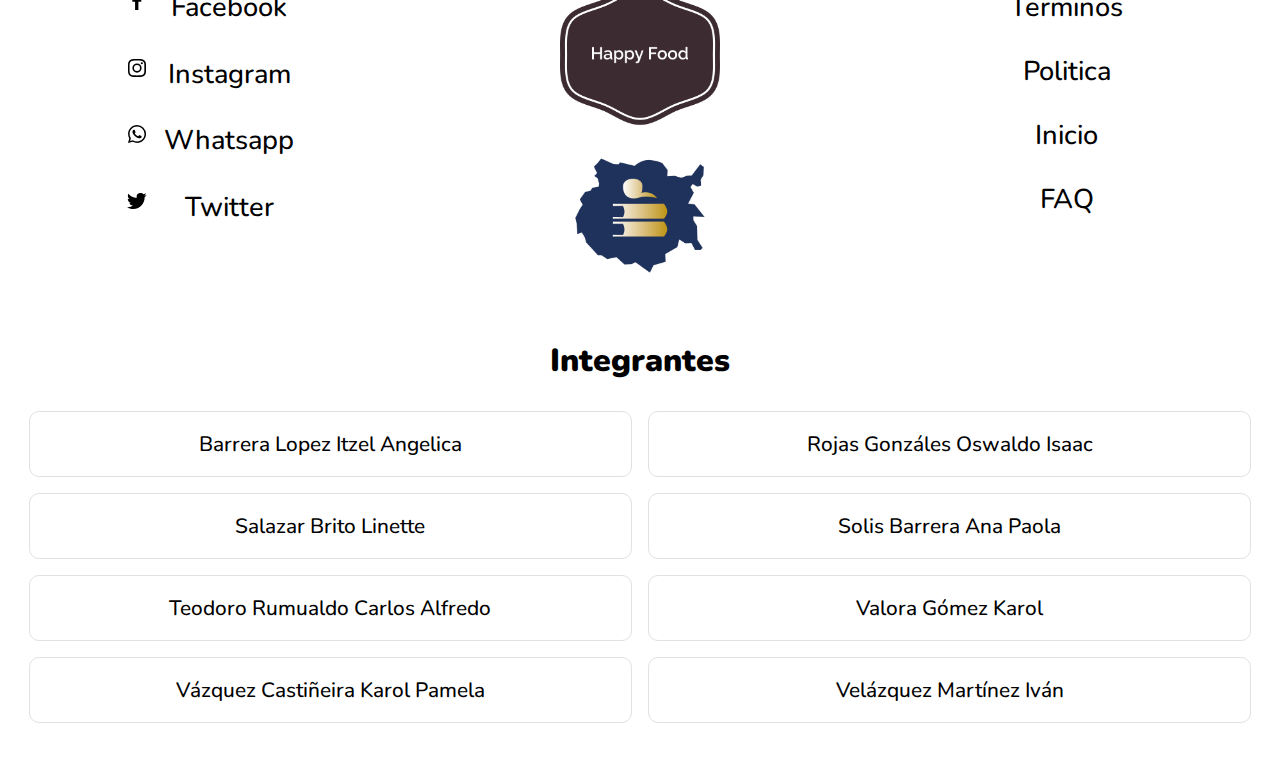
==== commit d7642891: "Add files via upload" ====
--- a/canvas.html
+++ b/canvas.html
@@ -37,7 +37,7 @@
 
             <div class="mainC__container mainC__container--1">
                 <h2 class="mainC__sub">SOCIOS CLAVE</h2>
-                <p class="mainC__paragraph">Buscar proveedores que nos ofrezcan un buen trato.<br><br> O de lo contrario buscar tiendas y lugares en donde nos podamos abastecer.
+                <p class="mainC__paragraph">Tratar con Proveedores que logren ofrecer créditos de acuerdo a nuestras necesidades.<br><br>Proveedores que nos brinden calidad en el servicio y mercancía a un bajo costo.
                 </p>
             </div>
     
@@ -141,7 +141,6 @@
             
             </div>
         </div>
-
     </footer>
 </body>
-</html>
+</html>--- a/css/canvas.css
+++ b/css/canvas.css
@@ -80,7 +80,7 @@
 
     .mainC__container {
         margin: 0 auto;
-        height: 420px;
+        height: 520px;
     }
     .mainC__container--grid {
         grid-area: fi;
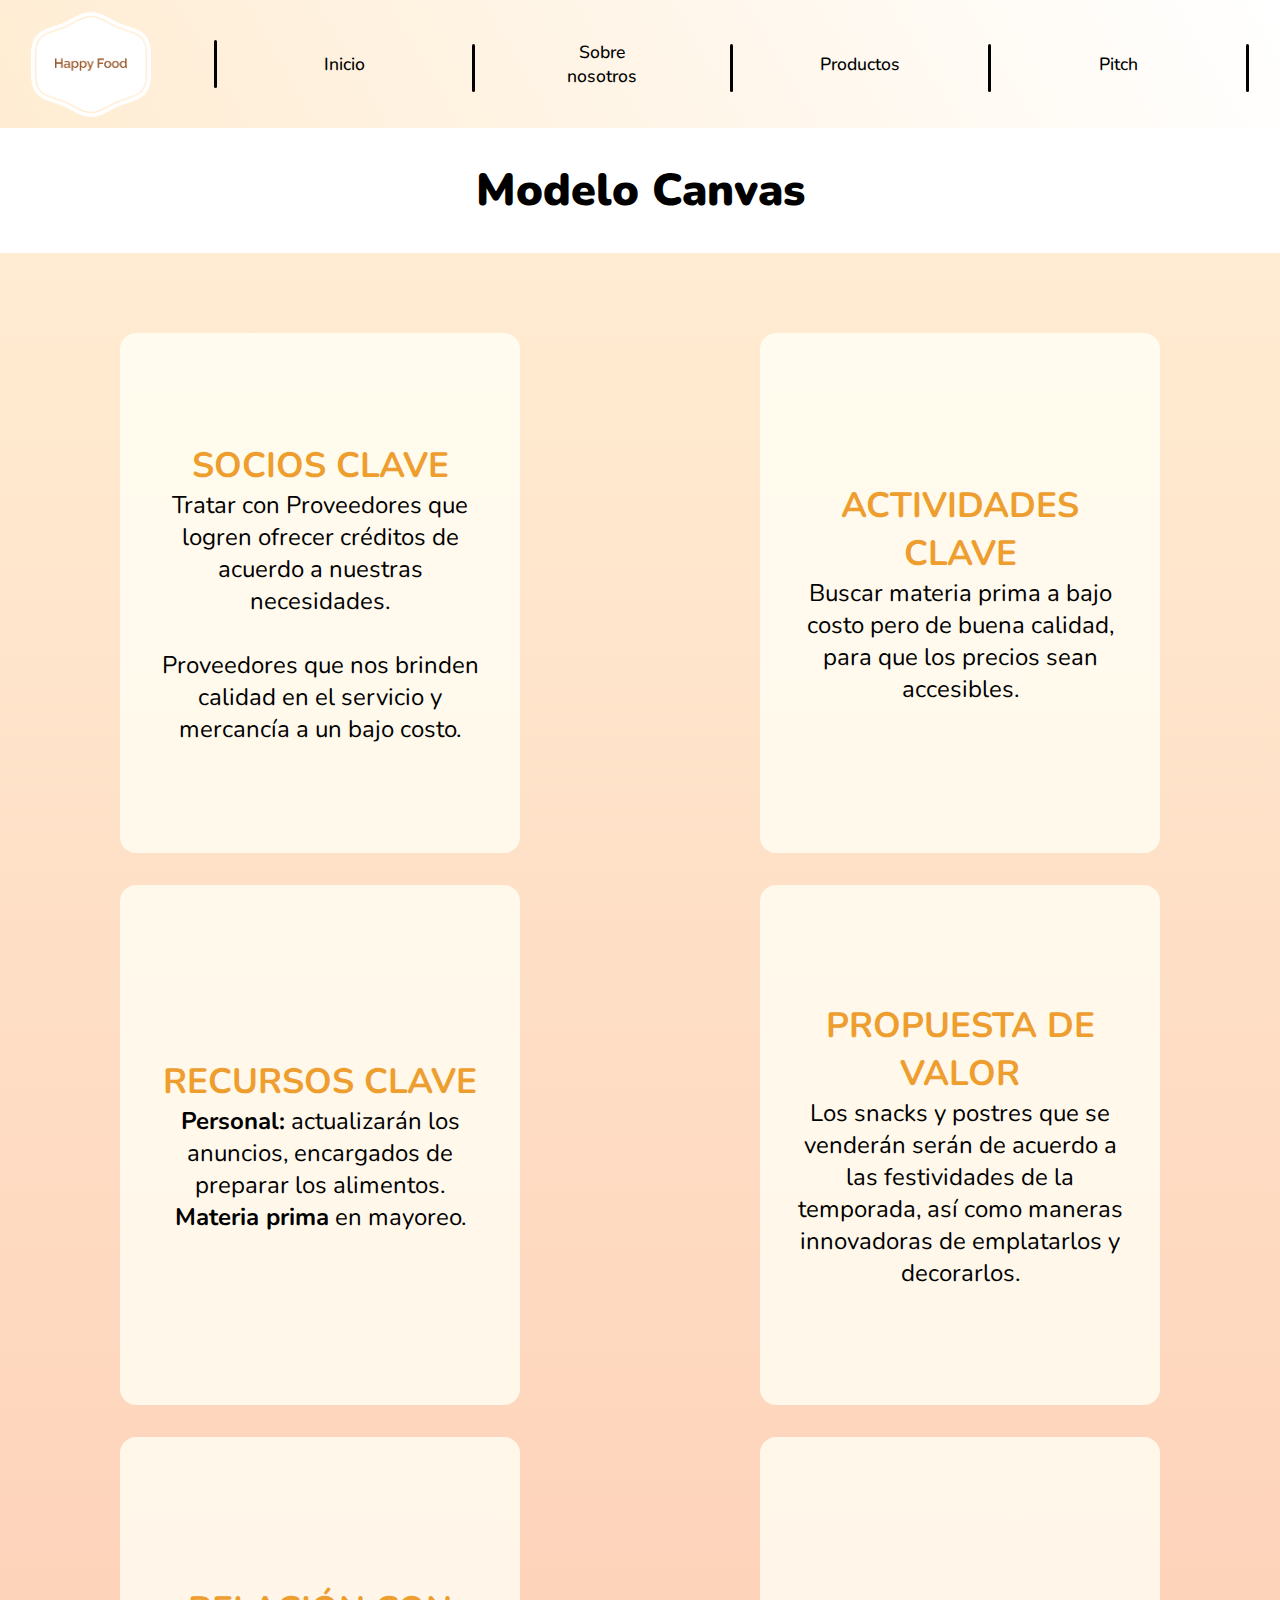
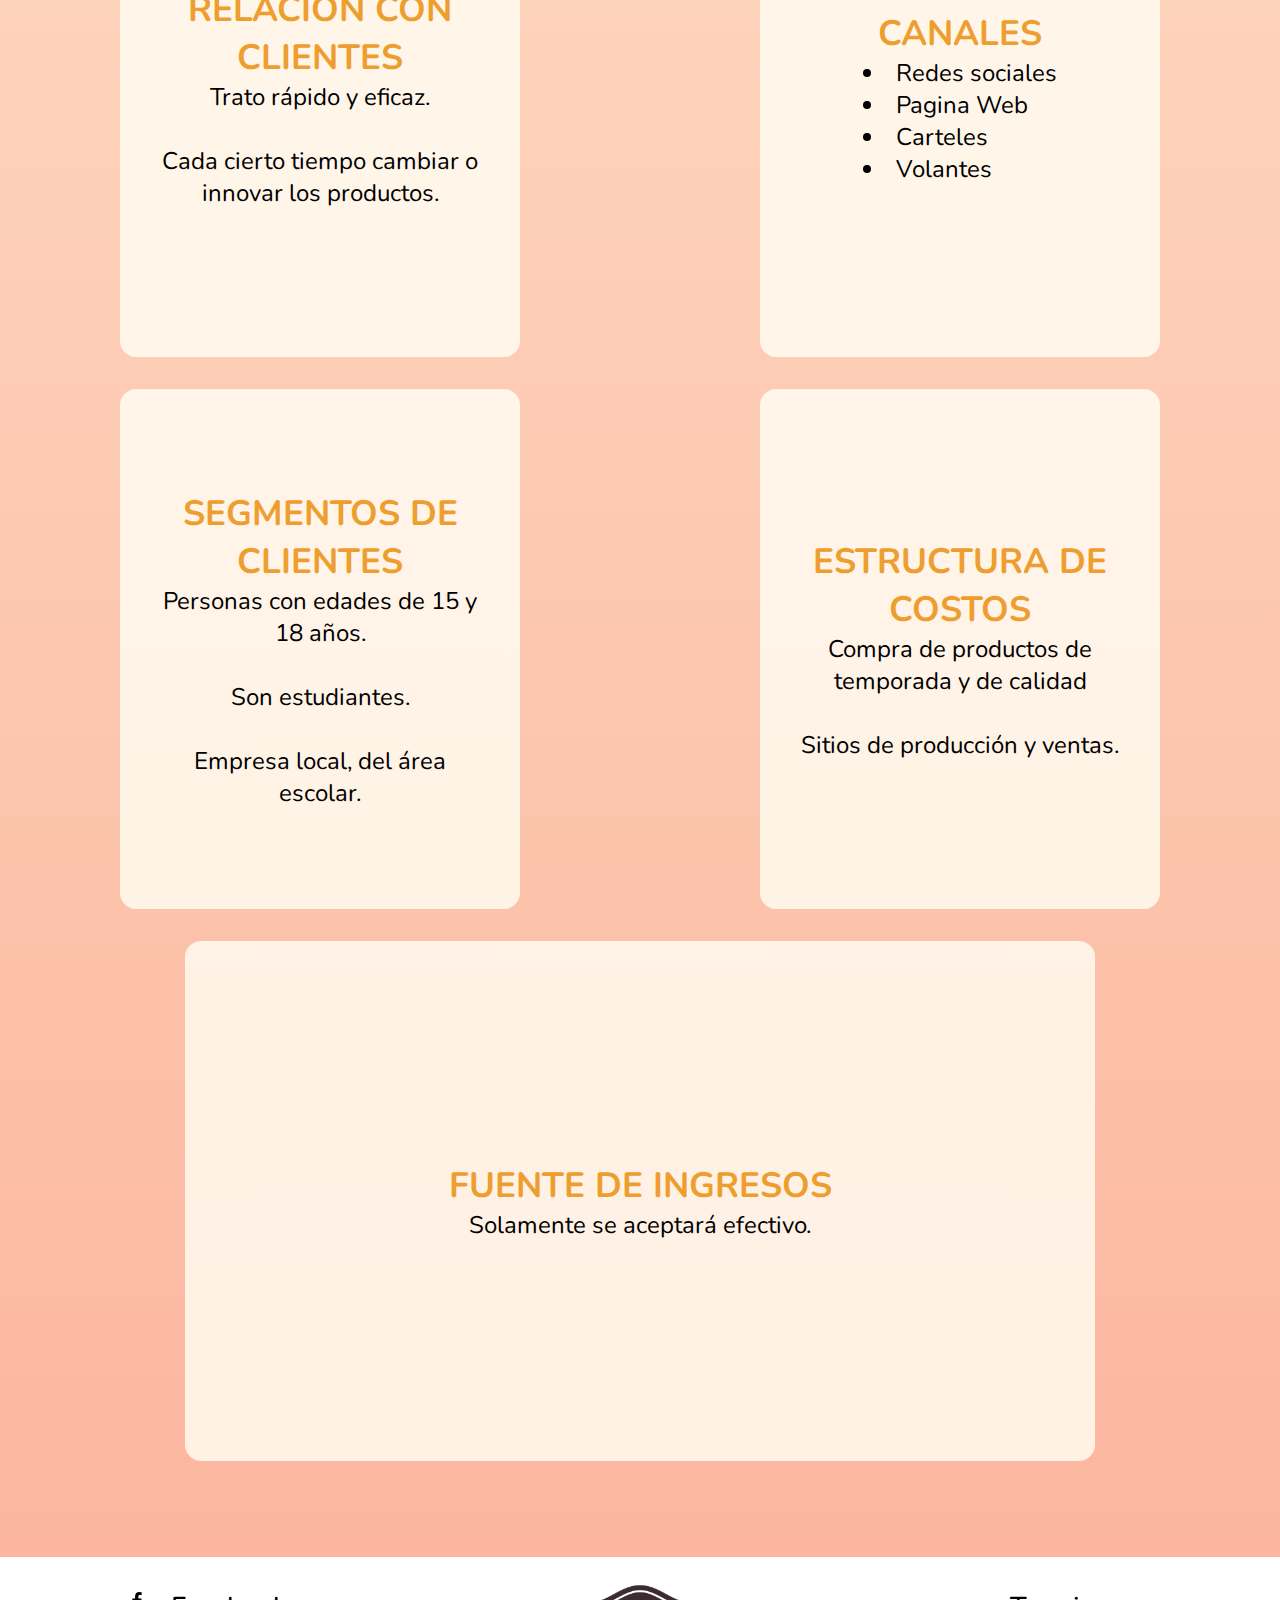
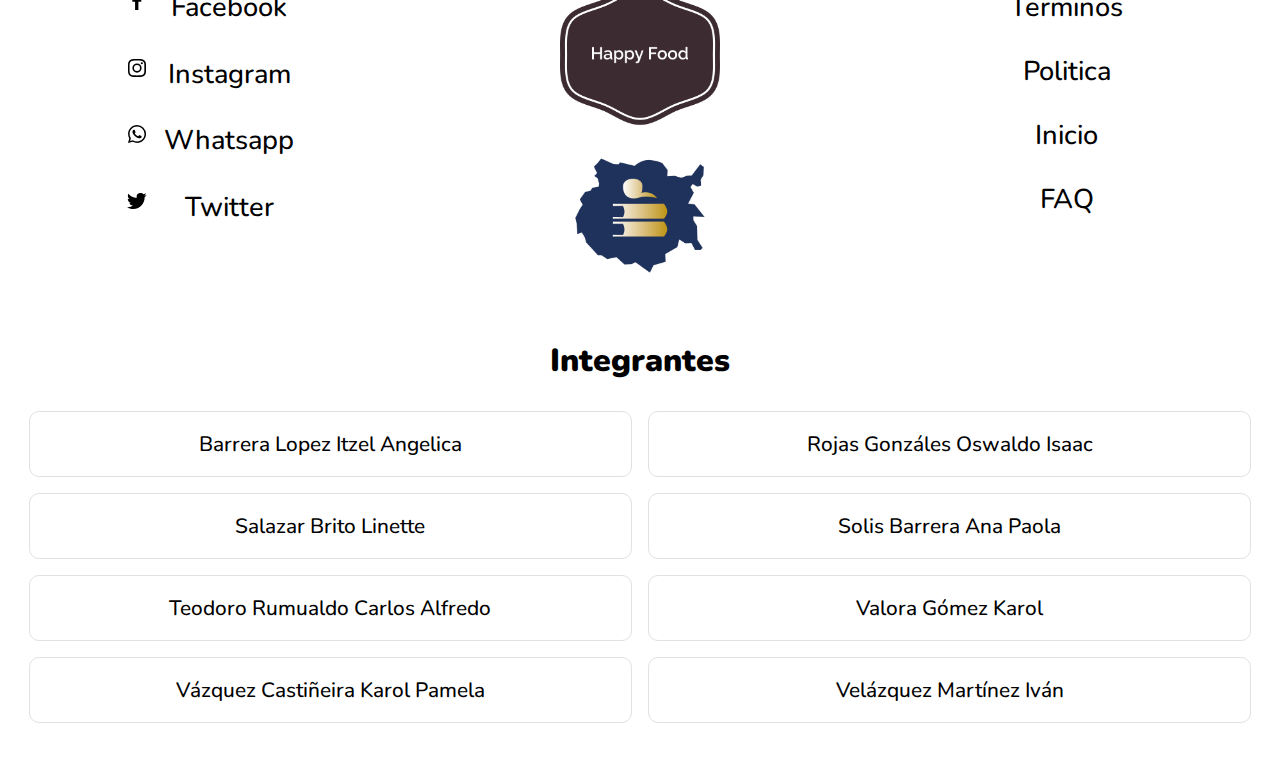
==== commit 692a9d1c: "Add files via upload" ====
--- a/canvas.html
+++ b/canvas.html
@@ -14,16 +14,15 @@
 <body>
     <section>
         <nav class="nav">
-            <a name="inicio"></a>
             <img class="nav__logo" src="css/img/happy-food-high-resolution-logo-transparent-canvas.png" alt="logo">
             <div class="nav__line"></div>
             <a href="index.html" class="nav__link nav__link--margin">Inicio</a>
             <div class="nav__line nav__line--mb"></div>
-            <a href="canvas.html" class="nav__link nav__link--margin">Modelo Canvas</a>
-            <div class="nav__line nav__line--mb"></div>
             <a href="sobre-nosotros.html" class="nav__link nav__link--margin">Sobre nosotros</a>
             <div class="nav__line nav__line--mb"></div>
             <a href="productos.html" class="nav__link nav__link--margin">Productos</a>
+            <div class="nav__line nav__line--mb"></div>
+            <a href="pitch.html" class="nav__link nav__link--margin">Pitch</a>
             <div class="nav__line nav__line--mb"></div>
         </nav>
     </section>
--- a/css/canvas.css
+++ b/css/canvas.css
@@ -167,6 +167,14 @@
     }
 }
 
+@media(min-width:1600px) {
+    .mainC__container {
+        width: 280px;
+    }
+    .mainC__container--8, .mainC__container--9 {
+        width: 580px;
+    }
+}
 @media(min-width:1850px) {
     .mainC__container {
         width: 300px;
@@ -198,7 +206,7 @@
         width: 350px;
     }
     .mainC__container--8, .mainC__container--9 {
-        width: 750px;
+        width: 740px;
     }
     .mainC__sub {
         font-size: 1.7rem;
@@ -208,6 +216,14 @@
     }
 }
 
+@media(min-width:2300px) {
+    .mainC__container {
+        width: 380px;
+    }
+    .mainC__container--8, .mainC__container--9 {
+        width: 800px;
+    }
+}
 @media(min-width:2560px) {
     .mainC__container {
         width: 420px;
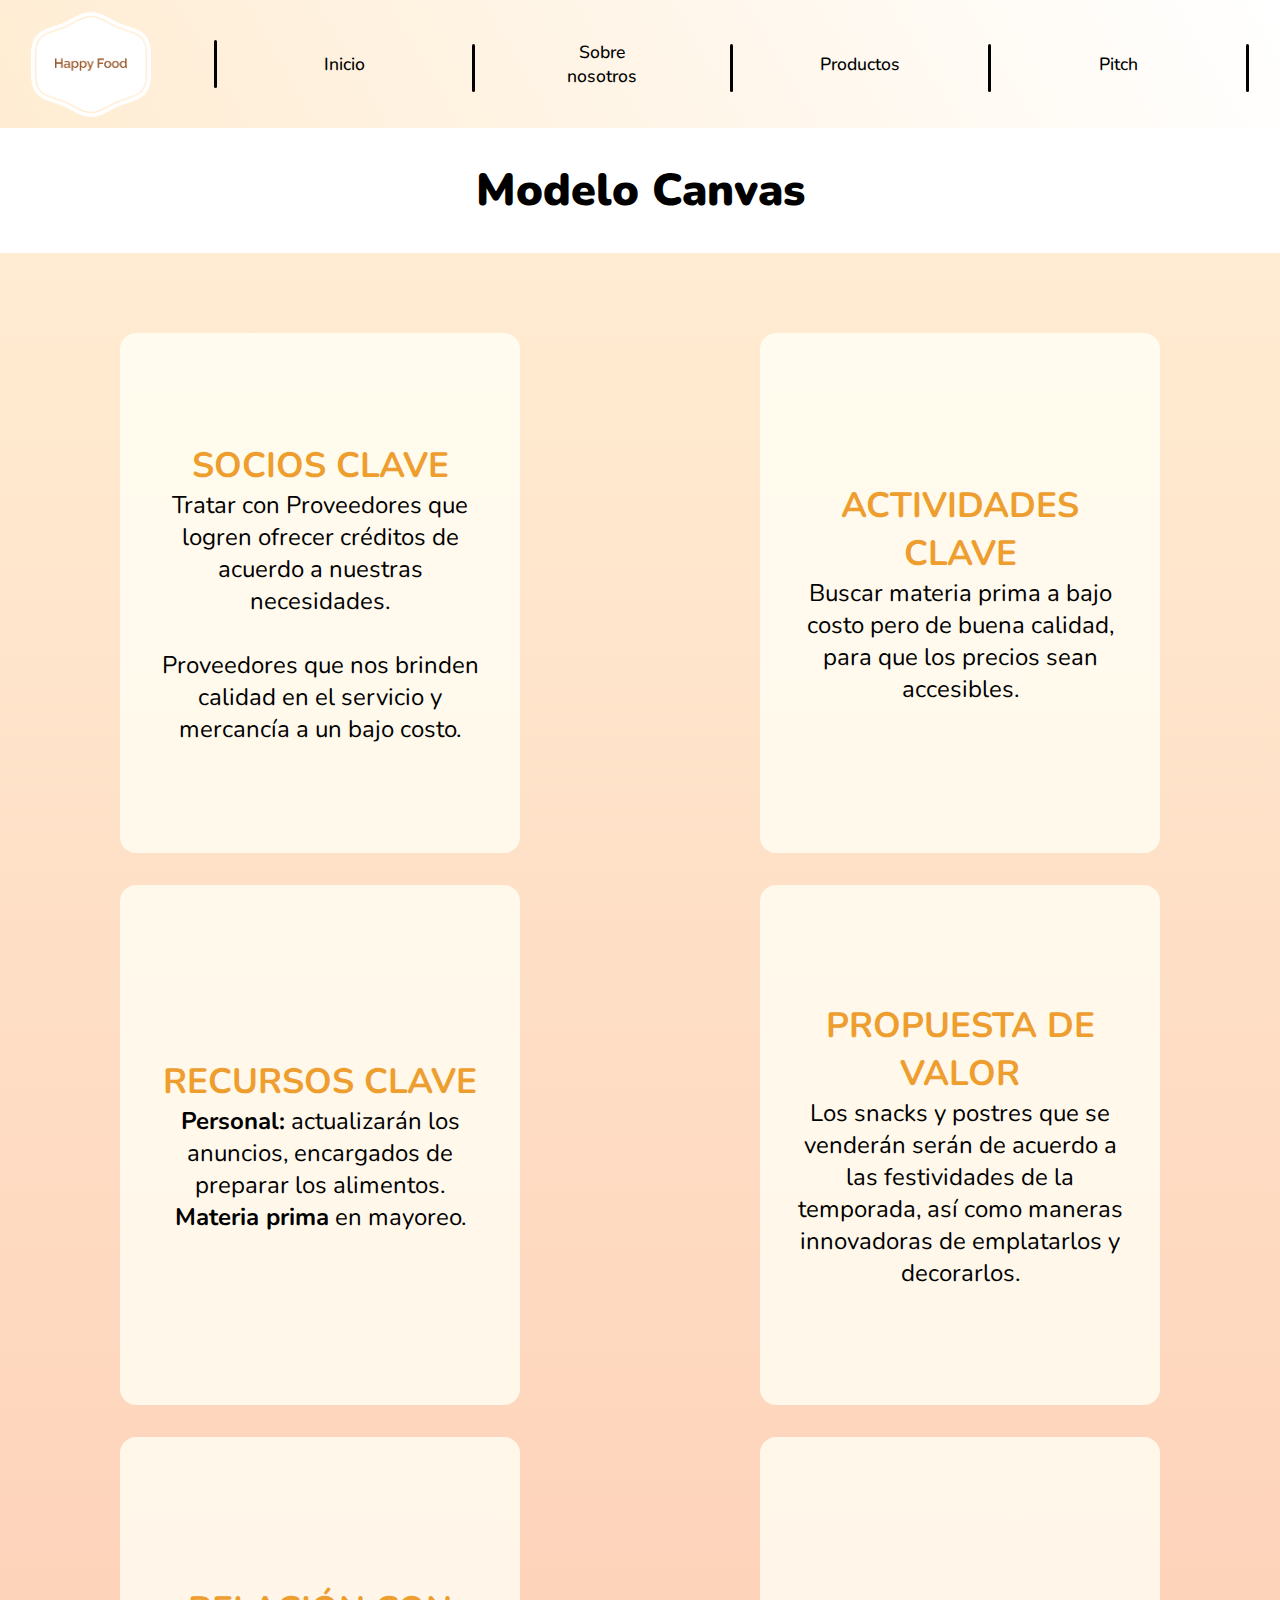
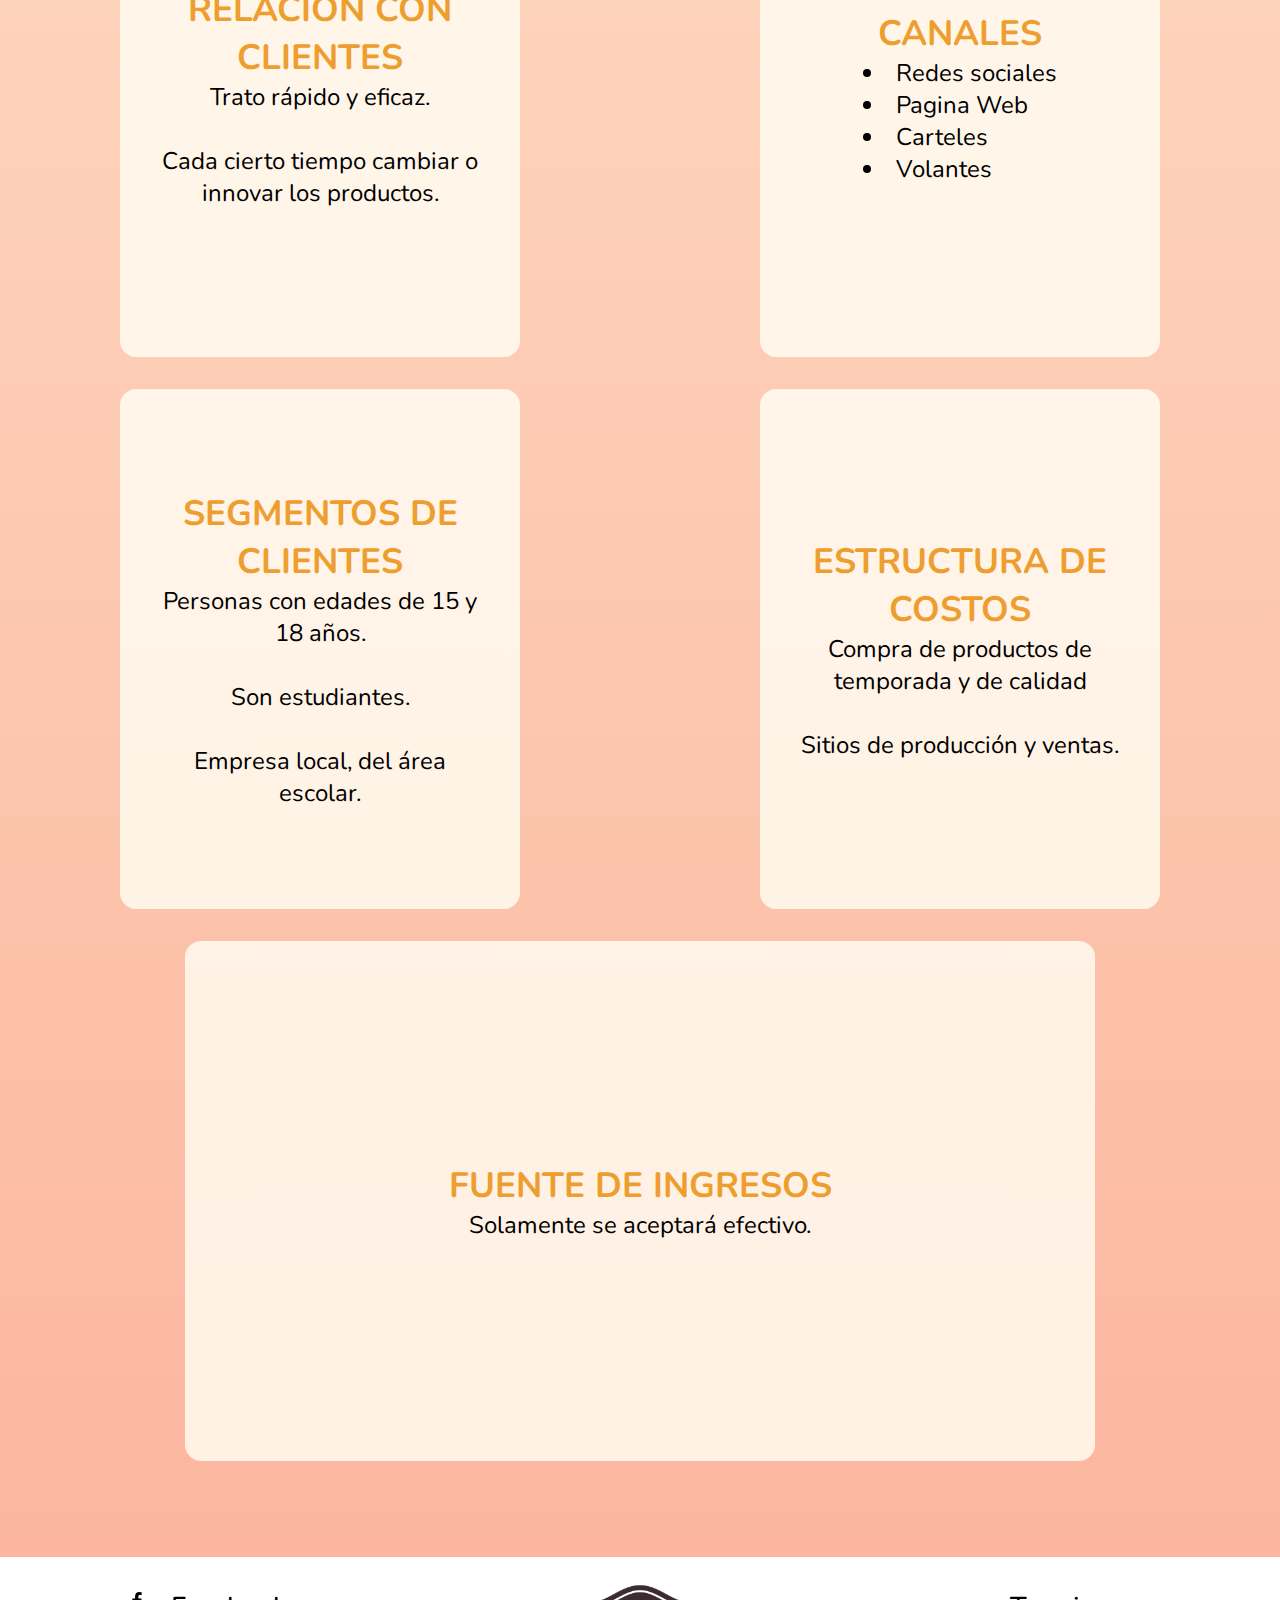
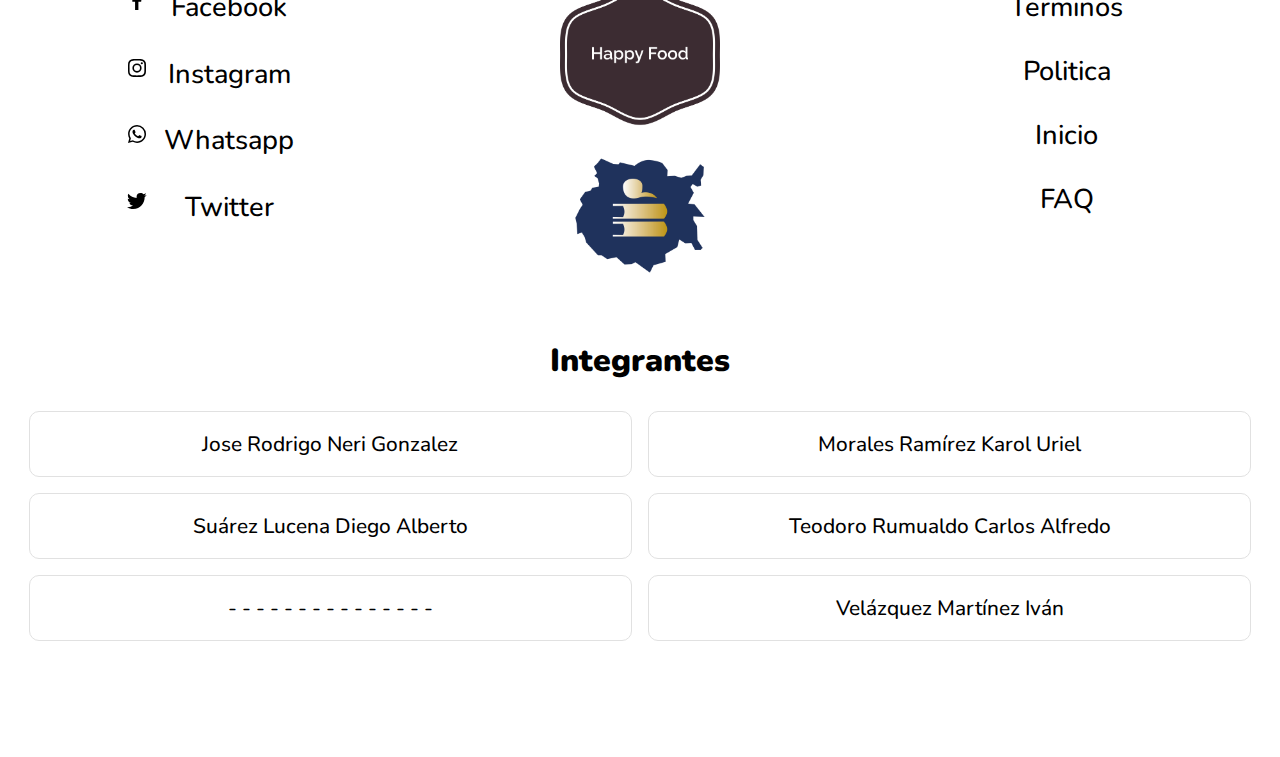
==== commit 377439c3: "Update canvas.html" ====
--- a/canvas.html
+++ b/canvas.html
@@ -101,7 +101,7 @@
                 <img src="css/img/bxl-facebook.svg" alt="fb">
                 <a href="#" class="contact__a">Facebook</a>
                 <img src="css/img/bxl-instagram.svg" alt="ig">
-                <a href="#" class="contact__a">Instagram</a>
+                <a href="https://www.instagram.com/happy._.food_07" class="contact__a" target="_blank">Instagram</a>
                 <img src="css/img/bxl-whatsapp.svg" alt="wa">
                 <a href="#" class="contact__a">Whatsapp</a>
                 <img src="css/img/bxl-twitter.svg" alt="tt">
@@ -129,17 +129,15 @@
         <div class="contact__names">
             <h2 class="contact__names__title">Integrantes</h2>
             <div class="contact__names__container">
-                <p class="contact__names__p">Barrera Lopez Itzel Angelica</p>
-                <p class="contact__names__p">Rojas Gonzáles Oswaldo Isaac</p>
-                <p class="contact__names__p">Salazar Brito Linette</p>
-                <p class="contact__names__p">Solis Barrera Ana Paola</p>
+                <p class="contact__names__p">Jose Rodrigo Neri Gonzalez</p>
+                <p class="contact__names__p">Morales Ramírez Karol Uriel</p>
+                <p class="contact__names__p">Suárez Lucena Diego Alberto</p>
                 <p class="contact__names__p">Teodoro Rumualdo Carlos Alfredo</p>
-                <p class="contact__names__p">Valora Gómez Karol</p>
-                <p class="contact__names__p">Vázquez Castiñeira Karol Pamela</p>
+                <p class="contact__names__p">- - - - - - - - - - - - - - - </p>
                 <p class="contact__names__p">Velázquez Martínez Iván</p>
             
             </div>
         </div>
     </footer>
 </body>
-</html>+</html>
--- a/css/style.css
+++ b/css/style.css
@@ -8,7 +8,7 @@
     --color5: rgba(216, 238, 242, 0.473);
     --color5: #d8eef2;
     --color6: rgba(216, 242, 235, 0.767);
-    --color7: rgb(84, 59, 36);
+    --color7: rgb(32, 28, 23);
 }
 * {
     box-sizing: border-box;
@@ -122,7 +122,7 @@
 
 }
 .presentation__img-3 {
-    background-image: url('./img/leigh-skomal-kn1YORBo2DY-unsplash.jpg');
+    background-image: url('./img/Inovaciones.jpg');
 
 }
 .presentation__img-4 {
@@ -183,14 +183,14 @@
 }
 .main__product-1-img{
     height: 200px;
-    background-image: url(img/donas-de-manzana-integrales.jpg);
+    background-image: url(img/Coca-Helado.jpg);
 }
 .main__product-2-img{
-    background-image: url(img/la-cuchara-azul-calabaza-halloween-pizza-2.jpg);
+    background-image: url(img/Helado.jpg);
     height: 220px;
 }
 .main__product-3-img {
-    background-image: url(img/spaghetti-pancake-plated.png);
+    background-image: url(img/CupCakes.jpg);
     height: 200px;
 }
 
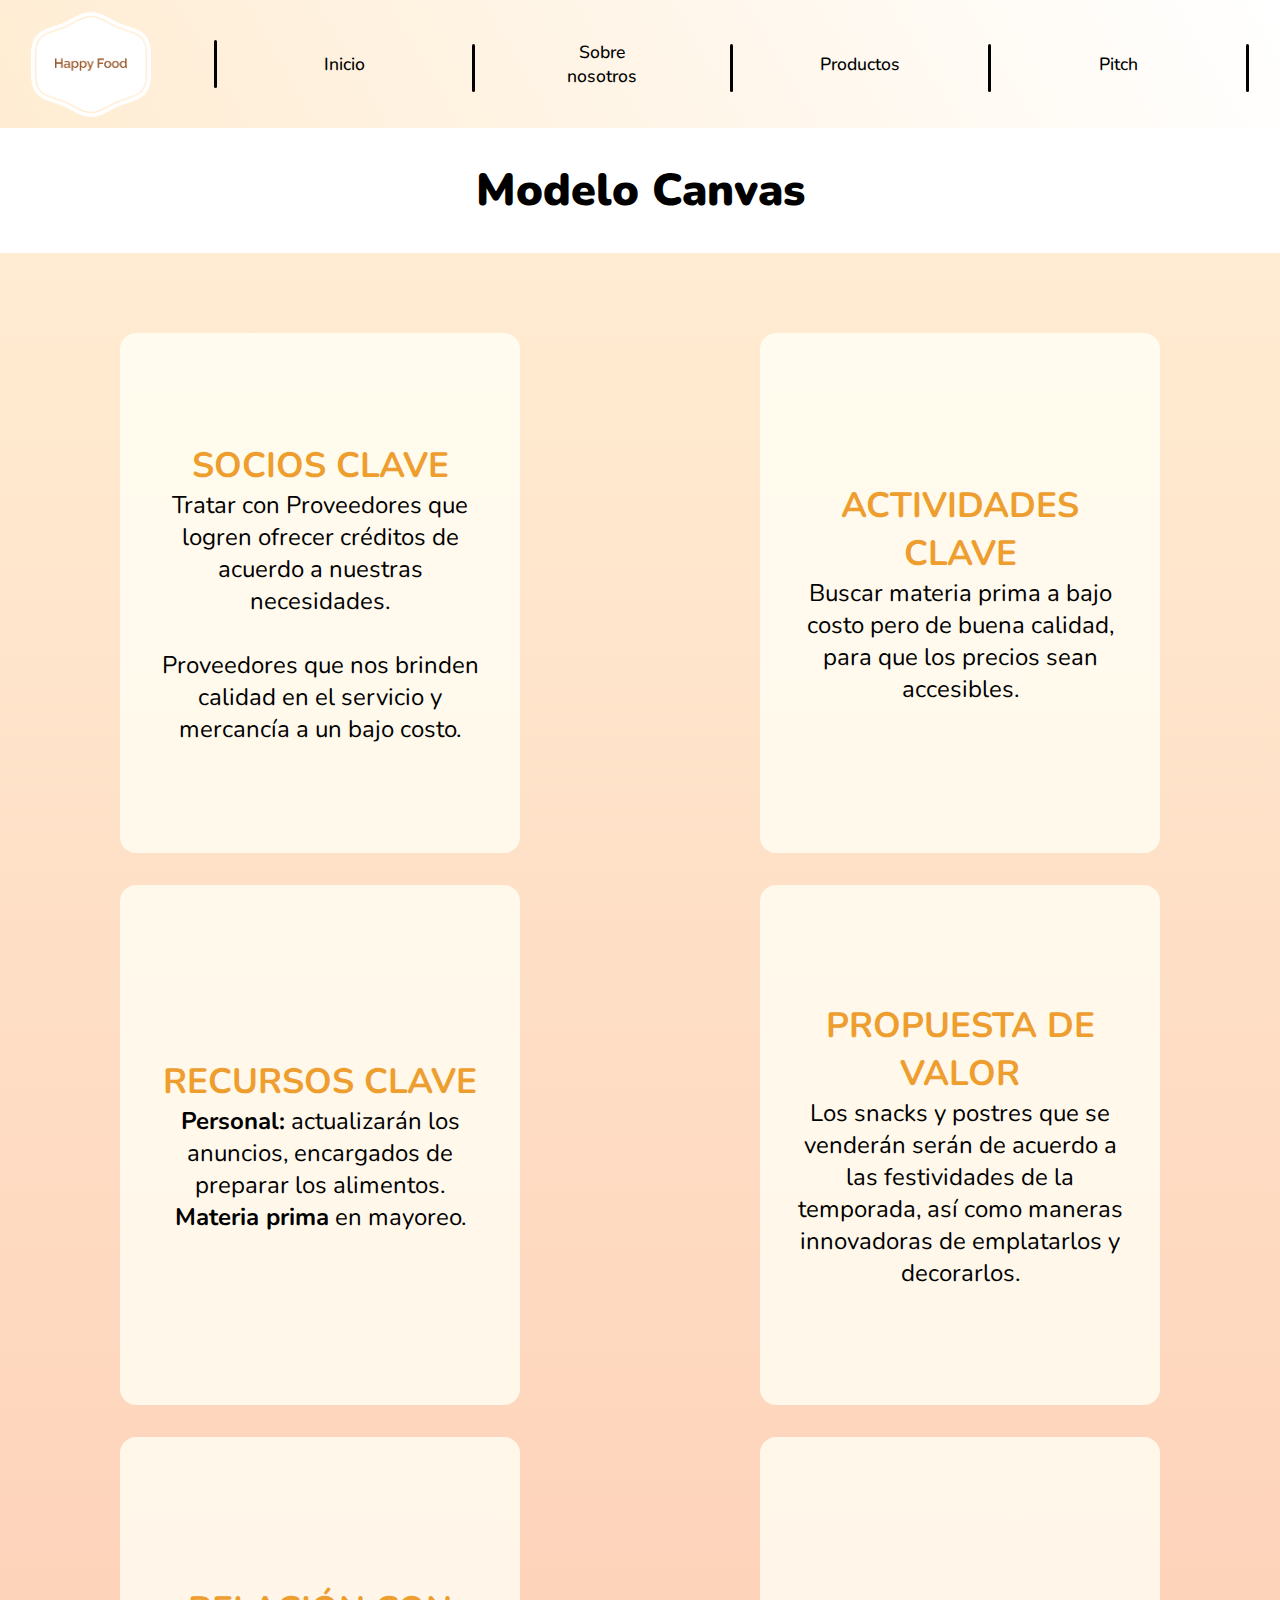
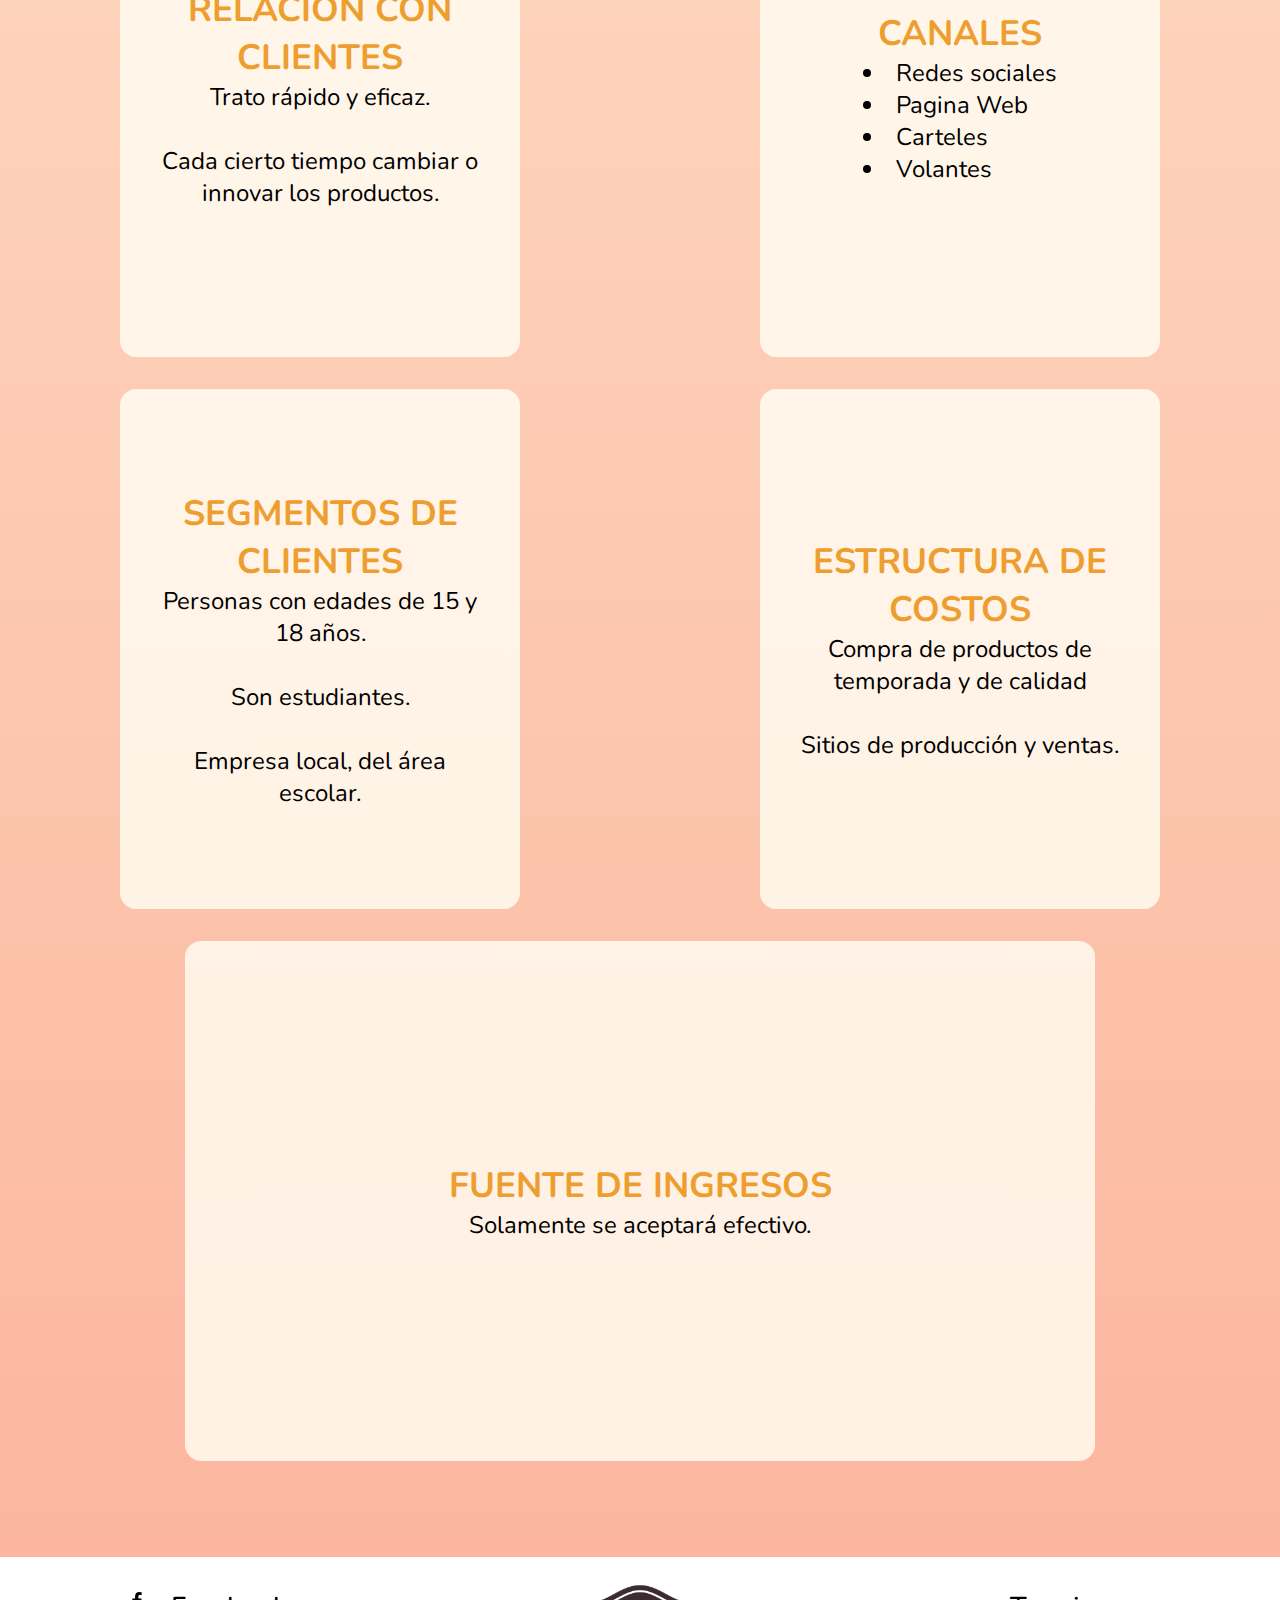
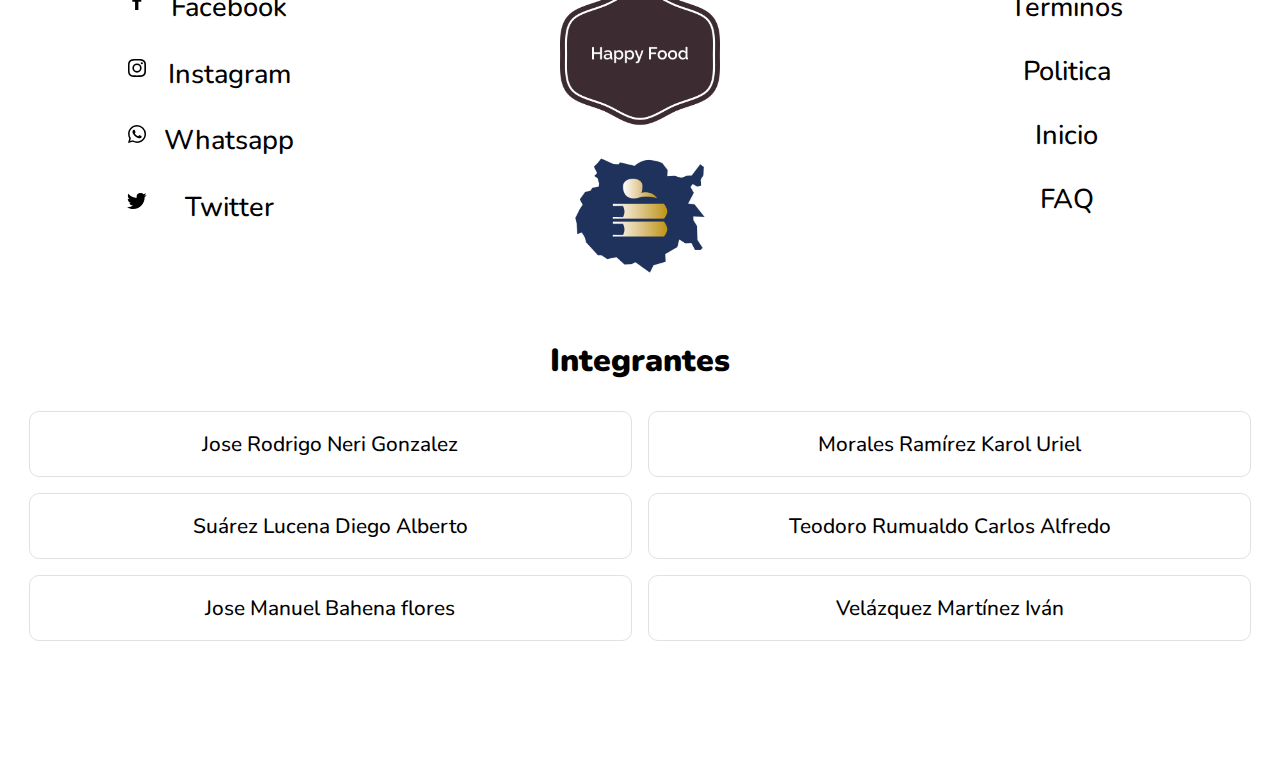
==== commit cd4e75c0: "Update canvas.html" ====
--- a/canvas.html
+++ b/canvas.html
@@ -133,7 +133,7 @@
                 <p class="contact__names__p">Morales Ramírez Karol Uriel</p>
                 <p class="contact__names__p">Suárez Lucena Diego Alberto</p>
                 <p class="contact__names__p">Teodoro Rumualdo Carlos Alfredo</p>
-                <p class="contact__names__p">- - - - - - - - - - - - - - - </p>
+                <p class="contact__names__p">Jose Manuel Bahena flores</p>
                 <p class="contact__names__p">Velázquez Martínez Iván</p>
             
             </div>
